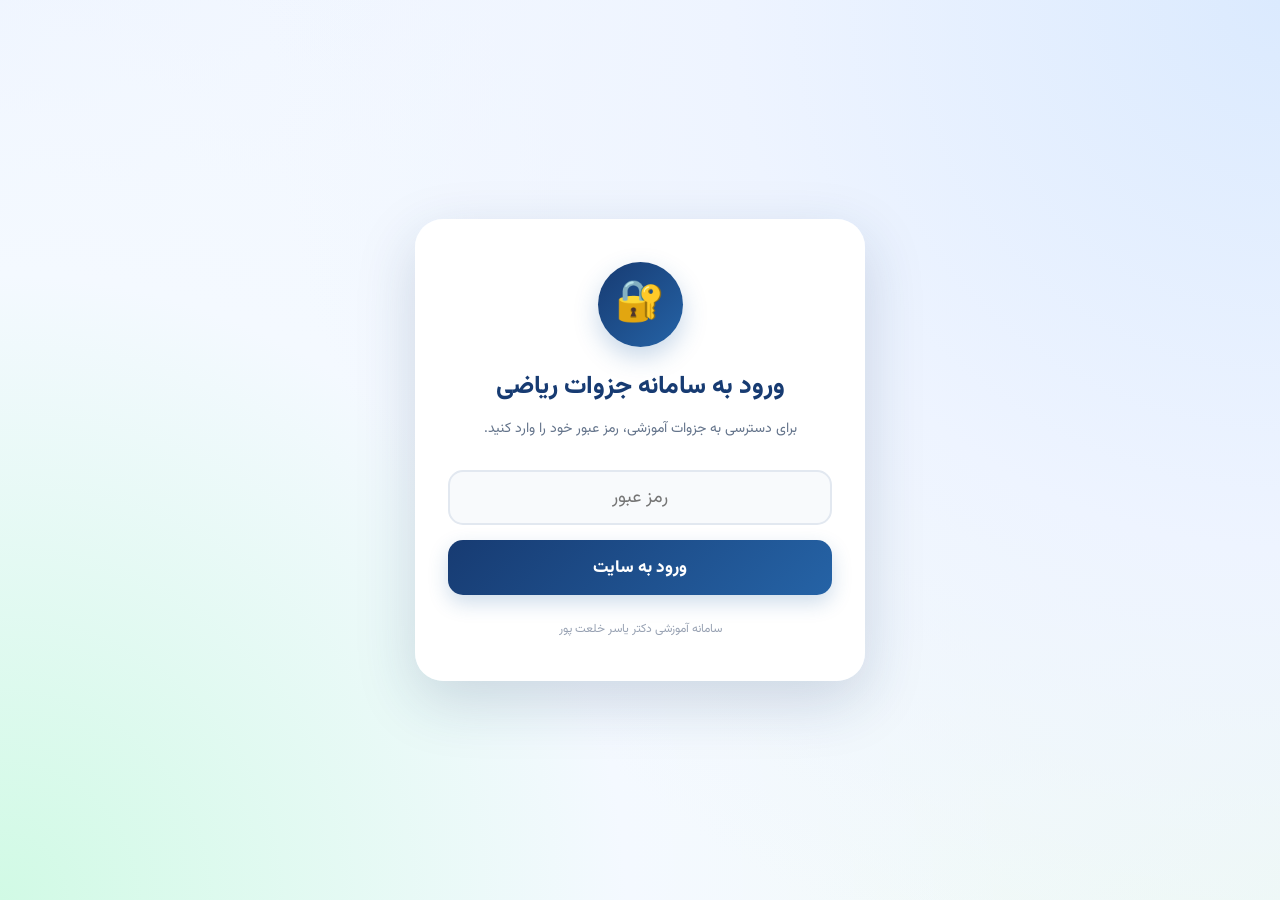
==== index.html @ 324d233e "Create index.html" ====
<!DOCTYPE html>
<html lang="fa" dir="rtl">

<head>

<meta charset="UTF-8">

<meta name="viewport"
      content="width=device-width, initial-scale=1.0">

<title>جزوات ریاضی | دکتر یاسر خلعت پور</title>

<style>

@import url('https://fonts.googleapis.com/css2?family=Vazirmatn:wght@400;500;600;700;800&display=swap');

*{
    box-sizing:border-box;
    margin:0;
    padding:0;
}

body{
    font-family:"Vazirmatn",Tahoma,sans-serif;
    background:
        linear-gradient(
            135deg,
            #eef4ff,
            #f8fbff,
            #eef9f4
        );
    color:#172033;
    min-height:100vh;
}


/* =====================================================
   صفحه ورود
===================================================== */

#loginPage{
    min-height:100vh;

    display:flex;
    justify-content:center;
    align-items:center;

    padding:20px;

    background:
        radial-gradient(
            circle at top right,
            #dbeafe 0,
            #eef4ff 35%,
            transparent 65%
        ),
        radial-gradient(
            circle at bottom left,
            #d1fae5 0,
            #f4f9ff 40%,
            transparent 65%
        );
}

.login-box{

    width:100%;
    max-width:450px;

    background:rgba(255,255,255,.97);

    border-radius:28px;

    padding:42px 32px;

    text-align:center;

    box-shadow:
        0 20px 60px
        rgba(30,60,100,.18);

    border:1px solid
        rgba(255,255,255,.8);
}

.login-icon{

    width:85px;
    height:85px;

    margin:0 auto 20px;

    border-radius:50%;

    display:flex;
    align-items:center;
    justify-content:center;

    background:
        linear-gradient(
            135deg,
            #173b72,
            #2563a6
        );

    color:white;

    font-size:40px;

    box-shadow:
        0 10px 25px
        rgba(37,99,166,.25);
}

.login-box h1{

    font-size:25px;
    font-weight:800;

    color:#173b72;

    margin-bottom:10px;
}

.login-box p{

    color:#64748b;

    font-size:14px;

    line-height:1.9;

    margin-bottom:28px;
}

.password-wrapper{
    margin-bottom:15px;
}

.password-wrapper input{

    width:100%;
    height:55px;

    border:
        2px solid #e2e8f0;

    border-radius:15px;

    padding:0 18px;

    font-family:inherit;

    font-size:18px;

    text-align:center;

    outline:none;

    background:#f8fafc;

    transition:.25s;
}

.password-wrapper input:focus{

    border-color:#2563a6;

    background:white;

    box-shadow:
        0 0 0 4px
        rgba(37,99,166,.10);
}

.login-btn{

    width:100%;
    height:55px;

    border:0;

    border-radius:15px;

    background:
        linear-gradient(
            135deg,
            #173b72,
            #2563a6
        );

    color:white;

    font-family:inherit;

    font-size:17px;

    font-weight:800;

    cursor:pointer;

    transition:.25s;

    box-shadow:
        0 8px 20px
        rgba(37,99,166,.22);
}

.login-btn:hover{

    transform:translateY(-2px);

    box-shadow:
        0 12px 25px
        rgba(37,99,166,.30);
}

.error-message{

    display:none;

    color:#b42318;

    background:#fff1f0;

    border:
        1px solid #fecdca;

    border-radius:12px;

    padding:10px;

    margin-top:15px;

    font-size:14px;
}

.login-footer{

    margin-top:25px;

    color:#98a2b3;

    font-size:12px;
}


/* =====================================================
   سایت اصلی
===================================================== */

#mainSite{
    display:none;
}


/* =====================================================
   HEADER
===================================================== */

header{

    background:
        linear-gradient(
            135deg,
            #173b72,
            #2563a6
        );

    color:white;

    text-align:center;

    padding:45px 20px;

    box-shadow:
        0 8px 30px
        rgba(0,0,0,.15);
}

header h1{

    font-size:
        clamp(26px,5vw,42px);

    font-weight:800;

    margin-bottom:10px;
}

header h2{

    font-size:
        clamp(18px,3vw,25px);

    margin-bottom:8px;
}

header p{

    opacity:.9;

    font-size:15px;
}


/* =====================================================
   CONTAINER
===================================================== */

.container{

    width:min(1150px,94%);

    margin:30px auto 60px;
}


/* =====================================================
   WELCOME
===================================================== */

.welcome{

    background:white;

    border-radius:22px;

    padding:25px;

    margin-bottom:25px;

    box-shadow:
        0 8px 30px
        rgba(0,0,0,.07);

    border-right:
        6px solid #2563a6;
}

.welcome h3{

    color:#173b72;

    margin-bottom:10px;

    font-size:22px;
}

.welcome p{

    line-height:2;

    color:#526070;
}


/* =====================================================
   SEARCH
===================================================== */

.search-box{

    margin-bottom:30px;
}

.search-box input{

    width:100%;

    border:none;

    outline:none;

    background:white;

    padding:17px 20px;

    border-radius:16px;

    box-shadow:
        0 6px 25px
        rgba(0,0,0,.08);

    font-family:inherit;

    font-size:16px;
}

.search-box input:focus{

    box-shadow:
        0 0 0 3px
        rgba(37,99,166,.15);
}


/* =====================================================
   SECTION
===================================================== */

.section{

    margin-bottom:25px;

    background:white;

    border-radius:22px;

    overflow:hidden;

    box-shadow:
        0 8px 30px
        rgba(0,0,0,.07);
}

.section-title{

    width:100%;

    border:none;

    cursor:pointer;

    padding:22px 25px;

    color:white;

    font-family:inherit;

    font-size:22px;

    font-weight:800;

    text-align:right;

    display:flex;

    justify-content:space-between;

    align-items:center;
}

.section-title span:last-child{

    font-size:20px;

    transition:.3s;
}

.section.open
.section-title span:last-child{

    transform:rotate(180deg);
}


/* =====================================================
   رنگ بخش‌ها
===================================================== */

.tenth .section-title{

    background:
        linear-gradient(
            135deg,
            #2563a6,
            #3287c9
        );
}

.eleventh .section-title{

    background:
        linear-gradient(
            135deg,
            #18815a,
            #2ca673
        );
}

.twelfth .section-title{

    background:
        linear-gradient(
            135deg,
            #7b4ca0,
            #a66ac7
        );
}

.final .section-title{

    background:
        linear-gradient(
            135deg,
            #c47a1a,
            #e2a43c
        );
}

.konkoor .section-title{

    background:
        linear-gradient(
            135deg,
            #a83232,
            #d55252
        );
}


/* =====================================================
   SECTION CONTENT
===================================================== */

.section-content{

    display:none;

    padding:20px;
}

.section.open
.section-content{

    display:block;
}


/* =====================================================
   CHAPTERS
===================================================== */

.chapters{

    display:grid;

    grid-template-columns:
        repeat(
            auto-fit,
            minmax(250px,1fr)
        );

    gap:18px;
}

.chapter{

    border:
        1px solid #e6ebf2;

    border-radius:18px;

    overflow:hidden;

    background:#fbfdff;

    transition:.25s;
}

.chapter:hover{

    transform:translateY(-3px);

    box-shadow:
        0 8px 25px
        rgba(0,0,0,.08);
}

.chapter-title{

    padding:17px;

    font-size:18px;

    font-weight:800;

    color:#20344f;

    background:#f1f6fb;

    border-bottom:
        1px solid #e5eaf0;
}


/* =====================================================
   لیست جزوات آنلاین
===================================================== */

.online-list{

    padding:12px;
}

.online-card{

    display:flex;

    align-items:center;

    justify-content:space-between;

    gap:10px;

    background:white;

    border:
        1px solid #e9edf2;

    padding:12px;

    border-radius:12px;

    margin-bottom:9px;

    transition:.2s;
}

.online-card:hover{

    box-shadow:
        0 5px 15px
        rgba(0,0,0,.07);

    transform:translateY(-1px);
}

.online-card:last-child{

    margin-bottom:0;
}

.online-name{

    display:flex;

    align-items:center;

    gap:8px;

    font-size:14px;

    font-weight:600;

    color:#344054;
}

.online-icon{

    font-size:22px;
}

.view-btn{

    text-decoration:none;

    background:#2563a6;

    color:white;

    padding:7px 13px;

    border-radius:9px;

    font-size:13px;

    font-weight:700;

    white-space:nowrap;

    transition:.2s;
}

.view-btn:hover{

    opacity:.85;

    transform:translateY(-1px);
}

.empty{

    text-align:center;

    padding:18px;

    color:#98a2b3;

    font-size:14px;
}


/* =====================================================
   FOOTER
===================================================== */

footer{

    background:#152238;

    color:white;

    text-align:center;

    padding:35px 20px;

    line-height:2;
}

footer a{

    color:#8bc4ff;

    text-decoration:none;
}

footer a:hover{

    text-decoration:underline;
}


/* =====================================================
   ERROR
===================================================== */

.error{

    background:#fff1f0;

    color:#b42318;

    padding:15px;

    border-radius:12px;

    margin:10px 0;

    font-size:14px;
}


/* =====================================================
   LOGOUT
===================================================== */

.logout-area{

    text-align:center;

    margin:35px 0 10px;
}

.logout-btn{

    border:none;

    background:#d64545;

    color:white;

    padding:11px 25px;

    border-radius:12px;

    cursor:pointer;

    font-family:inherit;

    font-size:14px;

    font-weight:700;

    transition:.2s;
}

.logout-btn:hover{

    background:#b83232;

    transform:translateY(-2px);
}


/* =====================================================
   MOBILE
===================================================== */

@media(max-width:600px){

    header{

        padding:32px 15px;
    }

    .container{

        width:95%;

        margin-top:20px;
    }

    .section-title{

        padding:18px;

        font-size:18px;
    }

    .section-content{

        padding:12px;
    }

    .chapters{

        grid-template-columns:1fr;
    }

    .online-card{

        align-items:center;
    }

    .login-box{

        padding:32px 20px;
    }
}

</style>

</head>


<body>


<!-- =====================================================
     صفحه ورود
===================================================== -->

<div id="loginPage">

    <div class="login-box">

        <div class="login-icon">
            🔐
        </div>

        <h1>
            ورود به سامانه جزوات ریاضی
        </h1>

        <p>
            برای دسترسی به جزوات آموزشی،
            رمز عبور خود را وارد کنید.
        </p>

        <form id="loginForm">

            <div class="password-wrapper">

                <input
                    type="password"
                    id="passwordInput"
                    placeholder="رمز عبور"
                    autocomplete="off"
                >

            </div>

            <button
                class="login-btn"
                type="submit"
            >
                ورود به سایت
            </button>

            <div
                id="errorMessage"
                class="error-message"
            >
                رمز عبور نادرست است.
            </div>

        </form>

        <div class="login-footer">
            سامانه آموزشی دکتر یاسر خلعت پور
        </div>

    </div>

</div>


<!-- =====================================================
     سایت اصلی
===================================================== -->

<div id="mainSite">


<!-- =====================================================
     HEADER
===================================================== -->

<header>

    <h1>
        📚 جزوات ریاضی
    </h1>

    <h2>
        دکتر یاسر خلعت پور
    </h2>

    <p>
        آموزش، حل تشریحی و آمادگی امتحانات نهایی و کنکور
    </p>

</header>


<div class="container">


<!-- =====================================================
     WELCOME
===================================================== -->

<div class="welcome">

    <h3>
        🎓 به سایت آموزشی خوش آمدید
    </h3>

    <p>
        در این سایت می‌توانید جزوات آنلاین ریاضی پایه‌های
        دهم، یازدهم و دوازدهم را مطالعه کنید.
        همچنین جزوات ویژه امتحان نهایی و کنکور نیز
        در دسترس شما قرار دارد.
    </p>

</div>


<!-- =====================================================
     SEARCH
===================================================== -->

<div class="search-box">

    <input
        type="text"
        id="searchInput"
        placeholder="🔎 جستجو در جزوات..."
    >

</div>


<!-- =====================================================
     ریاضی دهم
===================================================== -->

<section class="section tenth open">

    <button
        class="section-title"
        onclick="toggleSection(this)"
    >

        <span>
            📘 ریاضی دهم
        </span>

        <span>
            ⌄
        </span>

    </button>


    <div class="section-content">

        <div class="chapters">


            <div class="chapter">

                <div class="chapter-title">
                    فصل اول
                </div>

                <div
                    class="online-list"
                    data-folder="tenth/chapter1"
                ></div>

            </div>


            <div class="chapter">

                <div class="chapter-title">
                    فصل دوم
                </div>

                <div
                    class="online-list"
                    data-folder="tenth/chapter2"
                ></div>

            </div>


            <div class="chapter">

                <div class="chapter-title">
                    فصل سوم
                </div>

                <div
                    class="online-list"
                    data-folder="tenth/chapter3"
                ></div>

            </div>


            <div class="chapter">

                <div class="chapter-title">
                    فصل چهارم
                </div>

                <div
                    class="online-list"
                    data-folder="tenth/chapter4"
                ></div>

            </div>


            <div class="chapter">

                <div class="chapter-title">
                    فصل پنجم
                </div>

                <div
                    class="online-list"
                    data-folder="tenth/chapter5"
                ></div>

            </div>


            <div class="chapter">

                <div class="chapter-title">
                    فصل ششم
                </div>

                <div
                    class="online-list"
                    data-folder="tenth/chapter6"
                ></div>

            </div>


            <div class="chapter">

                <div class="chapter-title">
                    فصل هفتم
                </div>

                <div
                    class="online-list"
                    data-folder="tenth/chapter7"
                ></div>

            </div>


        </div>

    </div>

</section>


<!-- =====================================================
     ریاضی یازدهم
===================================================== -->

<section class="section eleventh">

    <button
        class="section-title"
        onclick="toggleSection(this)"
    >

        <span>
            📗 ریاضی یازدهم
        </span>

        <span>
            ⌄
        </span>

    </button>


    <div class="section-content">

        <div class="chapters">


            <div class="chapter">

                <div class="chapter-title">
                    فصل اول
                </div>

                <div
                    class="online-list"
                    data-folder="eleventh/chapter1"
                ></div>

            </div>


            <div class="chapter">

                <div class="chapter-title">
                    فصل دوم
                </div>

                <div
                    class="online-list"
                    data-folder="eleventh/chapter2"
                ></div>

            </div>


            <div class="chapter">

                <div class="chapter-title">
                    فصل سوم
                </div>

                <div
                    class="online-list"
                    data-folder="eleventh/chapter3"
                ></div>

            </div>


            <div class="chapter">

                <div class="chapter-title">
                    فصل چهارم
                </div>

                <div
                    class="online-list"
                    data-folder="eleventh/chapter4"
                ></div>

            </div>


            <div class="chapter">

                <div class="chapter-title">
                    فصل پنجم
                </div>

                <div
                    class="online-list"
                    data-folder="eleventh/chapter5"
                ></div>

            </div>


            <div class="chapter">

                <div class="chapter-title">
                    فصل ششم
                </div>

                <div
                    class="online-list"
                    data-folder="eleventh/chapter6"
                ></div>

            </div>


            <div class="chapter">

                <div class="chapter-title">
                    فصل هفتم
                </div>

                <div
                    class="online-list"
                    data-folder="eleventh/chapter7"
                ></div>

            </div>


        </div>

    </div>

</section>


<!-- =====================================================
     ریاضی دوازدهم
===================================================== -->

<section class="section twelfth">

    <button
        class="section-title"
        onclick="toggleSection(this)"
    >

        <span>
            📕 ریاضی دوازدهم
        </span>

        <span>
            ⌄
        </span>

    </button>


    <div class="section-content">

        <div class="chapters">


            <div class="chapter">

                <div class="chapter-title">
                    فصل اول
                </div>

                <div
                    class="online-list"
                    data-folder="twelfth/chapter1"
                ></div>

            </div>


            <div class="chapter">

                <div class="chapter-title">
                    فصل دوم
                </div>

                <div
                    class="online-list"
                    data-folder="twelfth/chapter2"
                ></div>

            </div>


            <div class="chapter">

                <div class="chapter-title">
                    فصل سوم
                </div>

                <div
                    class="online-list"
                    data-folder="twelfth/chapter3"
                ></div>

            </div>


            <div class="chapter">

                <div class="chapter-title">
                    فصل چهارم
                </div>

                <div
                    class="online-list"
                    data-folder="twelfth/chapter4"
                ></div>

            </div>


            <div class="chapter">

                <div class="chapter-title">
                    فصل پنجم
                </div>

                <div
                    class="online-list"
                    data-folder="twelfth/chapter5"
                ></div>

            </div>


            <div class="chapter">

                <div class="chapter-title">
                    فصل ششم
                </div>

                <div
                    class="online-list"
                    data-folder="twelfth/chapter6"
                ></div>

            </div>


            <div class="chapter">

                <div class="chapter-title">
                    فصل هفتم
                </div>

                <div
                    class="online-list"
                    data-folder="twelfth/chapter7"
                ></div>

            </div>


        </div>

    </div>

</section>


<!-- =====================================================
     امتحان نهایی
===================================================== -->

<section class="section final">

    <button
        class="section-title"
        onclick="toggleSection(this)"
    >

        <span>
            📝 امتحان نهایی
        </span>

        <span>
            ⌄
        </span>

    </button>


    <div class="section-content">

        <div class="chapters">

            <div class="chapter">

                <div class="chapter-title">
                    جزوات امتحان نهایی
                </div>

                <div
                    class="online-list"
                    data-folder="final"
                ></div>

            </div>

        </div>

    </div>

</section>


<!-- =====================================================
     کنکور
===================================================== -->

<section class="section konkoor">

    <button
        class="section-title"
        onclick="toggleSection(this)"
    >

        <span>
            🎯 کنکور
        </span>

        <span>
            ⌄
        </span>

    </button>


    <div class="section-content">

        <div class="chapters">

            <div class="chapter">

                <div class="chapter-title">
                    جزوات کنکور
                </div>

                <div
                    class="online-list"
                    data-folder="konkoor"
                ></div>

            </div>

        </div>

    </div>

</section>


<!-- =====================================================
     خروج
===================================================== -->

<div class="logout-area">

    <button
        class="logout-btn"
        onclick="logout()"
    >
        🔒 خروج از سایت
    </button>

</div>


</div>


<!-- =====================================================
     FOOTER
===================================================== -->

<footer>

    <div>
        © تمامی حقوق محفوظ است
    </div>

    <div>
        دکتر یاسر خلعت پور
    </div>

    <div>

        📧

        <a
            href="mailto:yaserkhalatpour@gmail.com"
        >
            yaserkhalatpour@gmail.com
        </a>

    </div>

</footer>


</div>


<script>


/* =====================================================
   رمز ورود
===================================================== */

const SITE_PASSWORD =
    "1214";


/* =====================================================
   نمایش سایت بعد از ورود
===================================================== */

function showMainSite(){

    document
        .getElementById("loginPage")
        .style.display = "none";

    document
        .getElementById("mainSite")
        .style.display = "block";

    startSite();
}


/* =====================================================
   ورود
===================================================== */

document
    .getElementById("loginForm")
    .addEventListener(
        "submit",
        function(event){

            event.preventDefault();

            const password =
                document
                .getElementById("passwordInput")
                .value;

            const error =
                document
                .getElementById("errorMessage");


            if(password === SITE_PASSWORD){

                sessionStorage.setItem(
                    "mathSiteLogin",
                    "true"
                );

                showMainSite();

            }

            else{

                error.style.display =
                    "block";

                document
                    .getElementById("passwordInput")
                    .value = "";

                document
                    .getElementById("passwordInput")
                    .focus();

            }

        }
    );


/* =====================================================
   بررسی ورود قبلی
===================================================== */

if(
    sessionStorage.getItem(
        "mathSiteLogin"
    ) === "true"
){

    showMainSite();

}


/* =====================================================
   خروج
===================================================== */

function logout(){

    sessionStorage.removeItem(
        "mathSiteLogin"
    );

    location.reload();
}


/* =====================================================
   تنظیمات
===================================================== */

const BASE_URL =
    "./";


/* =====================================================
   باز و بسته کردن بخش‌ها
===================================================== */

function toggleSection(button){

    const section =
        button.closest(".section");

    section.classList.toggle("open");
}


/* =====================================================
   ساخت مسیر صفحه HTML جزوه
===================================================== */

function createHTMLPath(
    folder,
    file
){

    return (
        BASE_URL +
        folder +
        "/" +
        file
            .split("/")
            .map(
                part =>
                encodeURIComponent(part)
            )
            .join("/")
    );

}


/* =====================================================
   خواندن فایل JSON
===================================================== */

async function loadJSON(){

    const response =
        await fetch(
            "./files.json?version=" +
            Date.now(),
            {
                cache:"no-store"
            }
        );


    if(!response.ok){

        throw new Error(
            "فایل files.json پیدا نشد."
        );

    }


    return await response.json();

}


/* =====================================================
   دریافت فایل‌های یک پوشه
===================================================== */

function getFilesFromJSON(
    data,
    folder
){

    const parts =
        folder.split("/");

    let current =
        data;


    for(
        const part of parts
    ){

        if(
            current === undefined ||
            current === null
        ){

            return [];

        }


        current =
            current[part];

    }


    if(
        !Array.isArray(current)
    ){

        return [];

    }


    return current;

}


/* =====================================================
   نمایش جزوات آنلاین
===================================================== */

function showOnlineLessons(
    element,
    files
){

    element.innerHTML =
        "";


    if(
        !files ||
        files.length === 0
    ){

        element.innerHTML =
            '<div class="empty">' +
            'هنوز جزوه‌ای در این بخش قرار نگرفته است.' +
            '</div>';

        return;

    }


    files.forEach(
        (file,index)=>{


            const card =
                document.createElement(
                    "div"
                );


            card.className =
                "online-card";


            /*
               نام واقعی فایل فقط برای جستجو
               استفاده می‌شود و به کاربر نمایش داده نمی‌شود.
            */

            card.dataset.search =
                (
                    "جزوه " +
                    (index + 1) +
                    " " +
                    String(file)
                ).toLowerCase();


            const name =
                document.createElement(
                    "div"
                );


            name.className =
                "online-name";


            name.innerHTML =
                '<span class="online-icon">📘</span>' +
                '<span>جزوه ' +
                (index + 1) +
                '</span>';


            const link =
                document.createElement(
                    "a"
                );


            link.className =
                "view-btn";


            link.href =
                createHTMLPath(
                    element.dataset.folder,
                    String(file)
                );


            link.target =
                "_blank";


            link.rel =
                "noopener";


            link.textContent =
                "مشاهده";


            card.appendChild(
                name
            );


            card.appendChild(
                link
            );


            element.appendChild(
                card
            );

        }
    );

}


/* =====================================================
   شروع سایت
===================================================== */

async function startSite(){

    try{

        const data =
            await loadJSON();


        const lists =
            document.querySelectorAll(
                ".online-list"
            );


        lists.forEach(
            element=>{


                const folder =
                    element.dataset.folder;


                const files =
                    getFilesFromJSON(
                        data,
                        folder
                    );


                showOnlineLessons(
                    element,
                    files
                );

            }
        );


    }

    catch(error){

        console.error(error);


        document
            .querySelectorAll(
                ".online-list"
            )
            .forEach(
                element=>{


                    element.innerHTML =
                        '<div class="error">' +
                        '⚠️ فایل files.json قابل دریافت نیست.' +
                        '<br><br>' +
                        'لطفاً مطمئن شوید فایل files.json ' +
                        'در کنار index.html قرار دارد.' +
                        '</div>';

                }
            );

    }

}


/* =====================================================
   جستجو
===================================================== */

document
    .getElementById(
        "searchInput"
    )
    .addEventListener(
        "input",
        function(){

            const text =
                this.value
                .trim()
                .toLowerCase();


            document
                .querySelectorAll(
                    ".online-card"
                )
                .forEach(
                    card=>{


                        const searchText =
                            card.dataset.search ||
                            "";


                        if(
                            text === "" ||
                            searchText.includes(text)
                        ){

                            card.style.display =
                                "flex";

                        }

                        else{

                            card.style.display =
                                "none";

                        }

                    }
                );

        }
    );


</script>


</body>

</html>
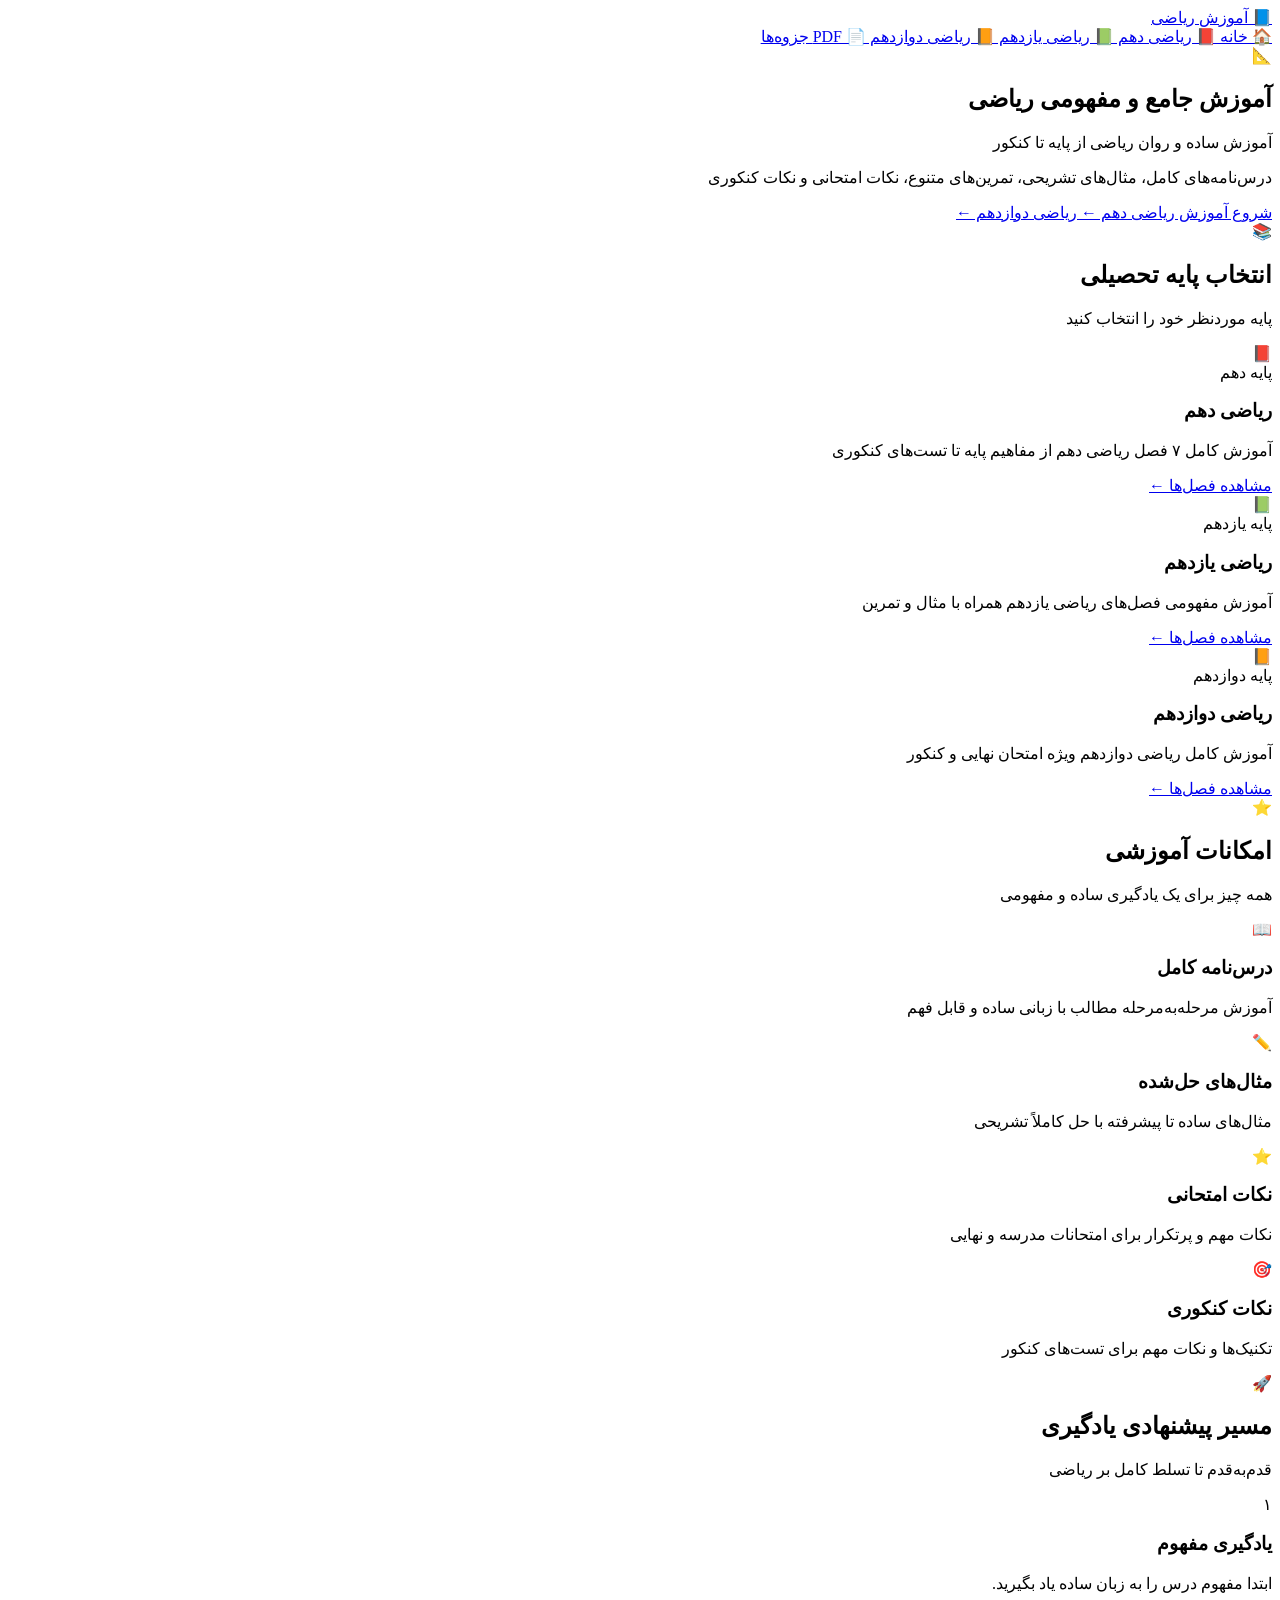
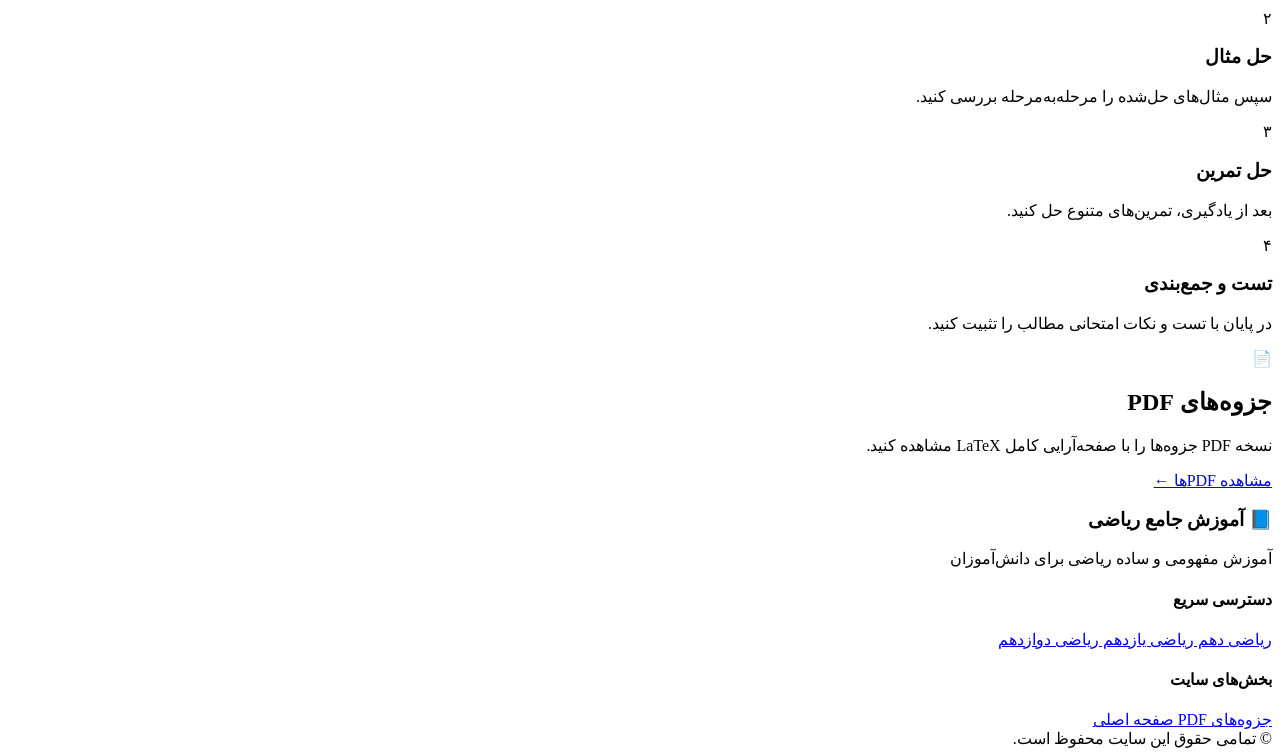
==== commit a85fc582: "Create index.html" ====
--- a/index.html
+++ b/index.html
@@ -3,834 +3,22 @@
 
 <head>
 
-<meta charset="UTF-8">
-
-<meta name="viewport"
-      content="width=device-width, initial-scale=1.0">
-
-<title>جزوات ریاضی | دکتر یاسر خلعت پور</title>
-
-<style>
-
-@import url('https://fonts.googleapis.com/css2?family=Vazirmatn:wght@400;500;600;700;800&display=swap');
-
-*{
-    box-sizing:border-box;
-    margin:0;
-    padding:0;
-}
-
-body{
-    font-family:"Vazirmatn",Tahoma,sans-serif;
-    background:
-        linear-gradient(
-            135deg,
-            #eef4ff,
-            #f8fbff,
-            #eef9f4
-        );
-    color:#172033;
-    min-height:100vh;
-}
-
-
-/* =====================================================
-   صفحه ورود
-===================================================== */
-
-#loginPage{
-    min-height:100vh;
-
-    display:flex;
-    justify-content:center;
-    align-items:center;
-
-    padding:20px;
-
-    background:
-        radial-gradient(
-            circle at top right,
-            #dbeafe 0,
-            #eef4ff 35%,
-            transparent 65%
-        ),
-        radial-gradient(
-            circle at bottom left,
-            #d1fae5 0,
-            #f4f9ff 40%,
-            transparent 65%
-        );
-}
-
-.login-box{
-
-    width:100%;
-    max-width:450px;
-
-    background:rgba(255,255,255,.97);
-
-    border-radius:28px;
-
-    padding:42px 32px;
-
-    text-align:center;
-
-    box-shadow:
-        0 20px 60px
-        rgba(30,60,100,.18);
-
-    border:1px solid
-        rgba(255,255,255,.8);
-}
-
-.login-icon{
-
-    width:85px;
-    height:85px;
-
-    margin:0 auto 20px;
-
-    border-radius:50%;
-
-    display:flex;
-    align-items:center;
-    justify-content:center;
-
-    background:
-        linear-gradient(
-            135deg,
-            #173b72,
-            #2563a6
-        );
-
-    color:white;
-
-    font-size:40px;
-
-    box-shadow:
-        0 10px 25px
-        rgba(37,99,166,.25);
-}
-
-.login-box h1{
-
-    font-size:25px;
-    font-weight:800;
-
-    color:#173b72;
-
-    margin-bottom:10px;
-}
-
-.login-box p{
-
-    color:#64748b;
-
-    font-size:14px;
-
-    line-height:1.9;
-
-    margin-bottom:28px;
-}
-
-.password-wrapper{
-    margin-bottom:15px;
-}
-
-.password-wrapper input{
-
-    width:100%;
-    height:55px;
-
-    border:
-        2px solid #e2e8f0;
-
-    border-radius:15px;
-
-    padding:0 18px;
-
-    font-family:inherit;
-
-    font-size:18px;
-
-    text-align:center;
-
-    outline:none;
-
-    background:#f8fafc;
-
-    transition:.25s;
-}
-
-.password-wrapper input:focus{
-
-    border-color:#2563a6;
-
-    background:white;
-
-    box-shadow:
-        0 0 0 4px
-        rgba(37,99,166,.10);
-}
-
-.login-btn{
-
-    width:100%;
-    height:55px;
-
-    border:0;
-
-    border-radius:15px;
-
-    background:
-        linear-gradient(
-            135deg,
-            #173b72,
-            #2563a6
-        );
-
-    color:white;
-
-    font-family:inherit;
-
-    font-size:17px;
-
-    font-weight:800;
-
-    cursor:pointer;
-
-    transition:.25s;
-
-    box-shadow:
-        0 8px 20px
-        rgba(37,99,166,.22);
-}
-
-.login-btn:hover{
-
-    transform:translateY(-2px);
-
-    box-shadow:
-        0 12px 25px
-        rgba(37,99,166,.30);
-}
-
-.error-message{
-
-    display:none;
-
-    color:#b42318;
-
-    background:#fff1f0;
-
-    border:
-        1px solid #fecdca;
-
-    border-radius:12px;
-
-    padding:10px;
-
-    margin-top:15px;
-
-    font-size:14px;
-}
-
-.login-footer{
-
-    margin-top:25px;
-
-    color:#98a2b3;
-
-    font-size:12px;
-}
-
-
-/* =====================================================
-   سایت اصلی
-===================================================== */
-
-#mainSite{
-    display:none;
-}
-
-
-/* =====================================================
-   HEADER
-===================================================== */
-
-header{
-
-    background:
-        linear-gradient(
-            135deg,
-            #173b72,
-            #2563a6
-        );
-
-    color:white;
-
-    text-align:center;
-
-    padding:45px 20px;
-
-    box-shadow:
-        0 8px 30px
-        rgba(0,0,0,.15);
-}
-
-header h1{
-
-    font-size:
-        clamp(26px,5vw,42px);
-
-    font-weight:800;
-
-    margin-bottom:10px;
-}
-
-header h2{
-
-    font-size:
-        clamp(18px,3vw,25px);
-
-    margin-bottom:8px;
-}
-
-header p{
-
-    opacity:.9;
-
-    font-size:15px;
-}
-
-
-/* =====================================================
-   CONTAINER
-===================================================== */
-
-.container{
-
-    width:min(1150px,94%);
-
-    margin:30px auto 60px;
-}
-
-
-/* =====================================================
-   WELCOME
-===================================================== */
-
-.welcome{
-
-    background:white;
-
-    border-radius:22px;
-
-    padding:25px;
-
-    margin-bottom:25px;
-
-    box-shadow:
-        0 8px 30px
-        rgba(0,0,0,.07);
-
-    border-right:
-        6px solid #2563a6;
-}
-
-.welcome h3{
-
-    color:#173b72;
-
-    margin-bottom:10px;
-
-    font-size:22px;
-}
-
-.welcome p{
-
-    line-height:2;
-
-    color:#526070;
-}
-
-
-/* =====================================================
-   SEARCH
-===================================================== */
-
-.search-box{
-
-    margin-bottom:30px;
-}
-
-.search-box input{
-
-    width:100%;
-
-    border:none;
-
-    outline:none;
-
-    background:white;
-
-    padding:17px 20px;
-
-    border-radius:16px;
-
-    box-shadow:
-        0 6px 25px
-        rgba(0,0,0,.08);
-
-    font-family:inherit;
-
-    font-size:16px;
-}
-
-.search-box input:focus{
-
-    box-shadow:
-        0 0 0 3px
-        rgba(37,99,166,.15);
-}
-
-
-/* =====================================================
-   SECTION
-===================================================== */
-
-.section{
-
-    margin-bottom:25px;
-
-    background:white;
-
-    border-radius:22px;
-
-    overflow:hidden;
-
-    box-shadow:
-        0 8px 30px
-        rgba(0,0,0,.07);
-}
-
-.section-title{
-
-    width:100%;
-
-    border:none;
-
-    cursor:pointer;
-
-    padding:22px 25px;
-
-    color:white;
-
-    font-family:inherit;
-
-    font-size:22px;
-
-    font-weight:800;
-
-    text-align:right;
-
-    display:flex;
-
-    justify-content:space-between;
-
-    align-items:center;
-}
-
-.section-title span:last-child{
-
-    font-size:20px;
-
-    transition:.3s;
-}
-
-.section.open
-.section-title span:last-child{
-
-    transform:rotate(180deg);
-}
-
-
-/* =====================================================
-   رنگ بخش‌ها
-===================================================== */
-
-.tenth .section-title{
-
-    background:
-        linear-gradient(
-            135deg,
-            #2563a6,
-            #3287c9
-        );
-}
-
-.eleventh .section-title{
-
-    background:
-        linear-gradient(
-            135deg,
-            #18815a,
-            #2ca673
-        );
-}
-
-.twelfth .section-title{
-
-    background:
-        linear-gradient(
-            135deg,
-            #7b4ca0,
-            #a66ac7
-        );
-}
-
-.final .section-title{
-
-    background:
-        linear-gradient(
-            135deg,
-            #c47a1a,
-            #e2a43c
-        );
-}
-
-.konkoor .section-title{
-
-    background:
-        linear-gradient(
-            135deg,
-            #a83232,
-            #d55252
-        );
-}
-
-
-/* =====================================================
-   SECTION CONTENT
-===================================================== */
-
-.section-content{
-
-    display:none;
-
-    padding:20px;
-}
-
-.section.open
-.section-content{
-
-    display:block;
-}
-
-
-/* =====================================================
-   CHAPTERS
-===================================================== */
-
-.chapters{
-
-    display:grid;
-
-    grid-template-columns:
-        repeat(
-            auto-fit,
-            minmax(250px,1fr)
-        );
-
-    gap:18px;
-}
-
-.chapter{
-
-    border:
-        1px solid #e6ebf2;
-
-    border-radius:18px;
-
-    overflow:hidden;
-
-    background:#fbfdff;
-
-    transition:.25s;
-}
-
-.chapter:hover{
-
-    transform:translateY(-3px);
-
-    box-shadow:
-        0 8px 25px
-        rgba(0,0,0,.08);
-}
-
-.chapter-title{
-
-    padding:17px;
-
-    font-size:18px;
-
-    font-weight:800;
-
-    color:#20344f;
-
-    background:#f1f6fb;
-
-    border-bottom:
-        1px solid #e5eaf0;
-}
-
-
-/* =====================================================
-   لیست جزوات آنلاین
-===================================================== */
-
-.online-list{
-
-    padding:12px;
-}
-
-.online-card{
-
-    display:flex;
-
-    align-items:center;
-
-    justify-content:space-between;
-
-    gap:10px;
-
-    background:white;
-
-    border:
-        1px solid #e9edf2;
-
-    padding:12px;
-
-    border-radius:12px;
-
-    margin-bottom:9px;
-
-    transition:.2s;
-}
-
-.online-card:hover{
-
-    box-shadow:
-        0 5px 15px
-        rgba(0,0,0,.07);
-
-    transform:translateY(-1px);
-}
-
-.online-card:last-child{
-
-    margin-bottom:0;
-}
-
-.online-name{
-
-    display:flex;
-
-    align-items:center;
-
-    gap:8px;
-
-    font-size:14px;
-
-    font-weight:600;
-
-    color:#344054;
-}
-
-.online-icon{
-
-    font-size:22px;
-}
-
-.view-btn{
-
-    text-decoration:none;
-
-    background:#2563a6;
-
-    color:white;
-
-    padding:7px 13px;
-
-    border-radius:9px;
-
-    font-size:13px;
-
-    font-weight:700;
-
-    white-space:nowrap;
-
-    transition:.2s;
-}
-
-.view-btn:hover{
-
-    opacity:.85;
-
-    transform:translateY(-1px);
-}
-
-.empty{
-
-    text-align:center;
-
-    padding:18px;
-
-    color:#98a2b3;
-
-    font-size:14px;
-}
-
-
-/* =====================================================
-   FOOTER
-===================================================== */
-
-footer{
-
-    background:#152238;
-
-    color:white;
-
-    text-align:center;
-
-    padding:35px 20px;
-
-    line-height:2;
-}
-
-footer a{
-
-    color:#8bc4ff;
-
-    text-decoration:none;
-}
-
-footer a:hover{
-
-    text-decoration:underline;
-}
-
-
-/* =====================================================
-   ERROR
-===================================================== */
-
-.error{
-
-    background:#fff1f0;
-
-    color:#b42318;
-
-    padding:15px;
-
-    border-radius:12px;
-
-    margin:10px 0;
-
-    font-size:14px;
-}
-
-
-/* =====================================================
-   LOGOUT
-===================================================== */
-
-.logout-area{
-
-    text-align:center;
-
-    margin:35px 0 10px;
-}
-
-.logout-btn{
-
-    border:none;
-
-    background:#d64545;
-
-    color:white;
-
-    padding:11px 25px;
-
-    border-radius:12px;
-
-    cursor:pointer;
-
-    font-family:inherit;
-
-    font-size:14px;
-
-    font-weight:700;
-
-    transition:.2s;
-}
-
-.logout-btn:hover{
-
-    background:#b83232;
-
-    transform:translateY(-2px);
-}
-
-
-/* =====================================================
-   MOBILE
-===================================================== */
-
-@media(max-width:600px){
-
-    header{
-
-        padding:32px 15px;
-    }
-
-    .container{
-
-        width:95%;
-
-        margin-top:20px;
-    }
-
-    .section-title{
-
-        padding:18px;
-
-        font-size:18px;
-    }
-
-    .section-content{
-
-        padding:12px;
-    }
-
-    .chapters{
-
-        grid-template-columns:1fr;
-    }
-
-    .online-card{
-
-        align-items:center;
-    }
-
-    .login-box{
-
-        padding:32px 20px;
-    }
-}
-
-</style>
+    <meta charset="UTF-8">
+
+    <meta name="viewport"
+          content="width=device-width, initial-scale=1.0">
+
+    <title>آموزش جامع ریاضی</title>
+
+    <!-- فونت وزیرمتن -->
+    <link rel="preconnect" href="https://fonts.googleapis.com">
+    <link rel="preconnect" href="https://fonts.gstatic.com" crossorigin>
+
+    <link href="https://fonts.googleapis.com/css2?family=Vazirmatn:wght@400;500;600;700;800&display=swap"
+          rel="stylesheet">
+
+    <!-- فایل طراحی سایت -->
+    <link rel="stylesheet" href="css/style.css">
 
 </head>
 
@@ -839,1158 +27,576 @@
 
 
 <!-- =====================================================
-     صفحه ورود
-===================================================== -->
-
-<div id="loginPage">
-
-    <div class="login-box">
-
-        <div class="login-icon">
-            🔐
-        </div>
+     منوی بالای سایت
+===================================================== -->
+
+<header class="navbar">
+
+    <div class="nav-container">
+
+        <a href="index.html" class="logo">
+            📘 آموزش ریاضی
+        </a>
+
+
+        <nav class="nav-menu">
+
+            <a href="index.html">
+                🏠 خانه
+            </a>
+
+            <a href="d10/index.html">
+                📕 ریاضی دهم
+            </a>
+
+            <a href="d11/index.html">
+                📗 ریاضی یازدهم
+            </a>
+
+            <a href="d12/index.html">
+                📙 ریاضی دوازدهم
+            </a>
+
+            <a href="pdf/index.html">
+                📄 PDF جزوه‌ها
+            </a>
+
+        </nav>
+
+    </div>
+
+</header>
+
+
+
+<!-- =====================================================
+     بخش اصلی
+===================================================== -->
+
+<main>
+
+
+<!-- =====================================================
+     معرفی سایت
+===================================================== -->
+
+<section class="hero">
+
+    <div class="hero-content">
+
+        <div class="hero-icon">
+            📐
+        </div>
+
 
         <h1>
-            ورود به سامانه جزوات ریاضی
+            آموزش جامع و مفهومی ریاضی
         </h1>
 
+
         <p>
-            برای دسترسی به جزوات آموزشی،
-            رمز عبور خود را وارد کنید.
+            آموزش ساده و روان ریاضی از پایه تا کنکور
         </p>
 
-        <form id="loginForm">
-
-            <div class="password-wrapper">
-
-                <input
-                    type="password"
-                    id="passwordInput"
-                    placeholder="رمز عبور"
-                    autocomplete="off"
-                >
-
-            </div>
-
-            <button
-                class="login-btn"
-                type="submit"
-            >
-                ورود به سایت
-            </button>
-
-            <div
-                id="errorMessage"
-                class="error-message"
-            >
-                رمز عبور نادرست است.
-            </div>
-
-        </form>
-
-        <div class="login-footer">
-            سامانه آموزشی دکتر یاسر خلعت پور
-        </div>
-
-    </div>
-
-</div>
-
-
-<!-- =====================================================
-     سایت اصلی
-===================================================== -->
-
-<div id="mainSite">
-
-
-<!-- =====================================================
-     HEADER
-===================================================== -->
-
-<header>
-
-    <h1>
-        📚 جزوات ریاضی
-    </h1>
-
-    <h2>
-        دکتر یاسر خلعت پور
-    </h2>
-
-    <p>
-        آموزش، حل تشریحی و آمادگی امتحانات نهایی و کنکور
-    </p>
-
-</header>
-
-
-<div class="container">
-
-
-<!-- =====================================================
-     WELCOME
-===================================================== -->
-
-<div class="welcome">
-
-    <h3>
-        🎓 به سایت آموزشی خوش آمدید
-    </h3>
-
-    <p>
-        در این سایت می‌توانید جزوات آنلاین ریاضی پایه‌های
-        دهم، یازدهم و دوازدهم را مطالعه کنید.
-        همچنین جزوات ویژه امتحان نهایی و کنکور نیز
-        در دسترس شما قرار دارد.
-    </p>
-
-</div>
-
-
-<!-- =====================================================
-     SEARCH
-===================================================== -->
-
-<div class="search-box">
-
-    <input
-        type="text"
-        id="searchInput"
-        placeholder="🔎 جستجو در جزوات..."
-    >
-
-</div>
-
-
-<!-- =====================================================
-     ریاضی دهم
-===================================================== -->
-
-<section class="section tenth open">
-
-    <button
-        class="section-title"
-        onclick="toggleSection(this)"
-    >
+
+        <p class="hero-description">
+
+            درس‌نامه‌های کامل، مثال‌های تشریحی،
+            تمرین‌های متنوع، نکات امتحانی و
+            نکات کنکوری
+
+        </p>
+
+
+        <div class="hero-buttons">
+
+            <a href="d10/index.html"
+               class="btn btn-primary">
+
+                شروع آموزش ریاضی دهم
+                ←
+
+            </a>
+
+
+            <a href="d12/index.html"
+               class="btn btn-secondary">
+
+                ریاضی دوازدهم
+                ←
+
+            </a>
+
+        </div>
+
+    </div>
+
+</section>
+
+
+
+<!-- =====================================================
+     انتخاب پایه
+===================================================== -->
+
+<section class="grades section">
+
+    <div class="section-title">
 
         <span>
-            📘 ریاضی دهم
+            📚
         </span>
 
+        <h2>
+            انتخاب پایه تحصیلی
+        </h2>
+
+        <p>
+            پایه موردنظر خود را انتخاب کنید
+        </p>
+
+    </div>
+
+
+
+    <div class="grade-grid">
+
+
+        <!-- دهم -->
+
+        <div class="grade-card grade10">
+
+            <div class="card-icon">
+                📕
+            </div>
+
+            <span class="grade-label">
+                پایه دهم
+            </span>
+
+            <h3>
+                ریاضی دهم
+            </h3>
+
+            <p>
+                آموزش کامل ۷ فصل ریاضی دهم
+                از مفاهیم پایه تا تست‌های کنکوری
+            </p>
+
+            <a href="d10/index.html"
+               class="card-button">
+
+                مشاهده فصل‌ها
+                ←
+
+            </a>
+
+        </div>
+
+
+
+        <!-- یازدهم -->
+
+        <div class="grade-card grade11">
+
+            <div class="card-icon">
+                📗
+            </div>
+
+            <span class="grade-label">
+                پایه یازدهم
+            </span>
+
+            <h3>
+                ریاضی یازدهم
+            </h3>
+
+            <p>
+                آموزش مفهومی فصل‌های ریاضی یازدهم
+                همراه با مثال و تمرین
+            </p>
+
+            <a href="d11/index.html"
+               class="card-button">
+
+                مشاهده فصل‌ها
+                ←
+
+            </a>
+
+        </div>
+
+
+
+        <!-- دوازدهم -->
+
+        <div class="grade-card grade12">
+
+            <div class="card-icon">
+                📙
+            </div>
+
+            <span class="grade-label">
+                پایه دوازدهم
+            </span>
+
+            <h3>
+                ریاضی دوازدهم
+            </h3>
+
+            <p>
+                آموزش کامل ریاضی دوازدهم
+                ویژه امتحان نهایی و کنکور
+            </p>
+
+            <a href="d12/index.html"
+               class="card-button">
+
+                مشاهده فصل‌ها
+                ←
+
+            </a>
+
+        </div>
+
+
+    </div>
+
+</section>
+
+
+
+<!-- =====================================================
+     امکانات سایت
+===================================================== -->
+
+<section class="features section">
+
+    <div class="section-title">
+
         <span>
-            ⌄
+            ⭐
         </span>
 
-    </button>
-
-
-    <div class="section-content">
-
-        <div class="chapters">
-
-
-            <div class="chapter">
-
-                <div class="chapter-title">
-                    فصل اول
-                </div>
-
-                <div
-                    class="online-list"
-                    data-folder="tenth/chapter1"
-                ></div>
-
-            </div>
-
-
-            <div class="chapter">
-
-                <div class="chapter-title">
-                    فصل دوم
-                </div>
-
-                <div
-                    class="online-list"
-                    data-folder="tenth/chapter2"
-                ></div>
-
-            </div>
-
-
-            <div class="chapter">
-
-                <div class="chapter-title">
-                    فصل سوم
-                </div>
-
-                <div
-                    class="online-list"
-                    data-folder="tenth/chapter3"
-                ></div>
-
-            </div>
-
-
-            <div class="chapter">
-
-                <div class="chapter-title">
-                    فصل چهارم
-                </div>
-
-                <div
-                    class="online-list"
-                    data-folder="tenth/chapter4"
-                ></div>
-
-            </div>
-
-
-            <div class="chapter">
-
-                <div class="chapter-title">
-                    فصل پنجم
-                </div>
-
-                <div
-                    class="online-list"
-                    data-folder="tenth/chapter5"
-                ></div>
-
-            </div>
-
-
-            <div class="chapter">
-
-                <div class="chapter-title">
-                    فصل ششم
-                </div>
-
-                <div
-                    class="online-list"
-                    data-folder="tenth/chapter6"
-                ></div>
-
-            </div>
-
-
-            <div class="chapter">
-
-                <div class="chapter-title">
-                    فصل هفتم
-                </div>
-
-                <div
-                    class="online-list"
-                    data-folder="tenth/chapter7"
-                ></div>
-
-            </div>
-
-
-        </div>
+        <h2>
+            امکانات آموزشی
+        </h2>
+
+        <p>
+            همه چیز برای یک یادگیری ساده و مفهومی
+        </p>
+
+    </div>
+
+
+
+    <div class="feature-grid">
+
+
+        <div class="feature-card">
+
+            <div class="feature-icon">
+                📖
+            </div>
+
+            <h3>
+                درس‌نامه کامل
+            </h3>
+
+            <p>
+                آموزش مرحله‌به‌مرحله مطالب
+                با زبانی ساده و قابل فهم
+            </p>
+
+        </div>
+
+
+
+        <div class="feature-card">
+
+            <div class="feature-icon">
+                ✏️
+            </div>
+
+            <h3>
+                مثال‌های حل‌شده
+            </h3>
+
+            <p>
+                مثال‌های ساده تا پیشرفته
+                با حل کاملاً تشریحی
+            </p>
+
+        </div>
+
+
+
+        <div class="feature-card">
+
+            <div class="feature-icon">
+                ⭐
+            </div>
+
+            <h3>
+                نکات امتحانی
+            </h3>
+
+            <p>
+                نکات مهم و پرتکرار
+                برای امتحانات مدرسه و نهایی
+            </p>
+
+        </div>
+
+
+
+        <div class="feature-card">
+
+            <div class="feature-icon">
+                🎯
+            </div>
+
+            <h3>
+                نکات کنکوری
+            </h3>
+
+            <p>
+                تکنیک‌ها و نکات مهم
+                برای تست‌های کنکور
+            </p>
+
+        </div>
+
 
     </div>
 
 </section>
 
 
-<!-- =====================================================
-     ریاضی یازدهم
-===================================================== -->
-
-<section class="section eleventh">
-
-    <button
-        class="section-title"
-        onclick="toggleSection(this)"
-    >
+
+<!-- =====================================================
+     مسیر یادگیری
+===================================================== -->
+
+<section class="learning section">
+
+    <div class="section-title">
 
         <span>
-            📗 ریاضی یازدهم
+            🚀
         </span>
 
-        <span>
-            ⌄
-        </span>
-
-    </button>
-
-
-    <div class="section-content">
-
-        <div class="chapters">
-
-
-            <div class="chapter">
-
-                <div class="chapter-title">
-                    فصل اول
-                </div>
-
-                <div
-                    class="online-list"
-                    data-folder="eleventh/chapter1"
-                ></div>
-
-            </div>
-
-
-            <div class="chapter">
-
-                <div class="chapter-title">
-                    فصل دوم
-                </div>
-
-                <div
-                    class="online-list"
-                    data-folder="eleventh/chapter2"
-                ></div>
-
-            </div>
-
-
-            <div class="chapter">
-
-                <div class="chapter-title">
-                    فصل سوم
-                </div>
-
-                <div
-                    class="online-list"
-                    data-folder="eleventh/chapter3"
-                ></div>
-
-            </div>
-
-
-            <div class="chapter">
-
-                <div class="chapter-title">
-                    فصل چهارم
-                </div>
-
-                <div
-                    class="online-list"
-                    data-folder="eleventh/chapter4"
-                ></div>
-
-            </div>
-
-
-            <div class="chapter">
-
-                <div class="chapter-title">
-                    فصل پنجم
-                </div>
-
-                <div
-                    class="online-list"
-                    data-folder="eleventh/chapter5"
-                ></div>
-
-            </div>
-
-
-            <div class="chapter">
-
-                <div class="chapter-title">
-                    فصل ششم
-                </div>
-
-                <div
-                    class="online-list"
-                    data-folder="eleventh/chapter6"
-                ></div>
-
-            </div>
-
-
-            <div class="chapter">
-
-                <div class="chapter-title">
-                    فصل هفتم
-                </div>
-
-                <div
-                    class="online-list"
-                    data-folder="eleventh/chapter7"
-                ></div>
-
-            </div>
-
-
-        </div>
+        <h2>
+            مسیر پیشنهادی یادگیری
+        </h2>
+
+        <p>
+            قدم‌به‌قدم تا تسلط کامل بر ریاضی
+        </p>
+
+    </div>
+
+
+
+    <div class="steps">
+
+
+        <div class="step">
+
+            <div class="step-number">
+                ۱
+            </div>
+
+            <h3>
+                یادگیری مفهوم
+            </h3>
+
+            <p>
+                ابتدا مفهوم درس را
+                به زبان ساده یاد بگیرید.
+            </p>
+
+        </div>
+
+
+
+        <div class="step">
+
+            <div class="step-number">
+                ۲
+            </div>
+
+            <h3>
+                حل مثال
+            </h3>
+
+            <p>
+                سپس مثال‌های حل‌شده را
+                مرحله‌به‌مرحله بررسی کنید.
+            </p>
+
+        </div>
+
+
+
+        <div class="step">
+
+            <div class="step-number">
+                ۳
+            </div>
+
+            <h3>
+                حل تمرین
+            </h3>
+
+            <p>
+                بعد از یادگیری،
+                تمرین‌های متنوع حل کنید.
+            </p>
+
+        </div>
+
+
+
+        <div class="step">
+
+            <div class="step-number">
+                ۴
+            </div>
+
+            <h3>
+                تست و جمع‌بندی
+            </h3>
+
+            <p>
+                در پایان با تست و نکات
+                امتحانی مطالب را تثبیت کنید.
+            </p>
+
+        </div>
+
 
     </div>
 
 </section>
 
 
-<!-- =====================================================
-     ریاضی دوازدهم
-===================================================== -->
-
-<section class="section twelfth">
-
-    <button
-        class="section-title"
-        onclick="toggleSection(this)"
-    >
-
-        <span>
-            📕 ریاضی دوازدهم
-        </span>
-
-        <span>
-            ⌄
-        </span>
-
-    </button>
-
-
-    <div class="section-content">
-
-        <div class="chapters">
-
-
-            <div class="chapter">
-
-                <div class="chapter-title">
-                    فصل اول
-                </div>
-
-                <div
-                    class="online-list"
-                    data-folder="twelfth/chapter1"
-                ></div>
-
-            </div>
-
-
-            <div class="chapter">
-
-                <div class="chapter-title">
-                    فصل دوم
-                </div>
-
-                <div
-                    class="online-list"
-                    data-folder="twelfth/chapter2"
-                ></div>
-
-            </div>
-
-
-            <div class="chapter">
-
-                <div class="chapter-title">
-                    فصل سوم
-                </div>
-
-                <div
-                    class="online-list"
-                    data-folder="twelfth/chapter3"
-                ></div>
-
-            </div>
-
-
-            <div class="chapter">
-
-                <div class="chapter-title">
-                    فصل چهارم
-                </div>
-
-                <div
-                    class="online-list"
-                    data-folder="twelfth/chapter4"
-                ></div>
-
-            </div>
-
-
-            <div class="chapter">
-
-                <div class="chapter-title">
-                    فصل پنجم
-                </div>
-
-                <div
-                    class="online-list"
-                    data-folder="twelfth/chapter5"
-                ></div>
-
-            </div>
-
-
-            <div class="chapter">
-
-                <div class="chapter-title">
-                    فصل ششم
-                </div>
-
-                <div
-                    class="online-list"
-                    data-folder="twelfth/chapter6"
-                ></div>
-
-            </div>
-
-
-            <div class="chapter">
-
-                <div class="chapter-title">
-                    فصل هفتم
-                </div>
-
-                <div
-                    class="online-list"
-                    data-folder="twelfth/chapter7"
-                ></div>
-
-            </div>
-
-
-        </div>
+
+<!-- =====================================================
+     PDF
+===================================================== -->
+
+<section class="pdf-section section">
+
+    <div class="pdf-box">
+
+        <div class="pdf-icon">
+            📄
+        </div>
+
+
+        <div class="pdf-content">
+
+            <h2>
+                جزوه‌های PDF
+            </h2>
+
+            <p>
+                نسخه PDF جزوه‌ها را با
+                صفحه‌آرایی کامل LaTeX مشاهده کنید.
+            </p>
+
+        </div>
+
+
+        <a href="pdf/index.html"
+           class="btn btn-primary">
+
+            مشاهده PDFها
+            ←
+
+        </a>
 
     </div>
 
 </section>
 
 
-<!-- =====================================================
-     امتحان نهایی
-===================================================== -->
-
-<section class="section final">
-
-    <button
-        class="section-title"
-        onclick="toggleSection(this)"
-    >
-
-        <span>
-            📝 امتحان نهایی
-        </span>
-
-        <span>
-            ⌄
-        </span>
-
-    </button>
-
-
-    <div class="section-content">
-
-        <div class="chapters">
-
-            <div class="chapter">
-
-                <div class="chapter-title">
-                    جزوات امتحان نهایی
-                </div>
-
-                <div
-                    class="online-list"
-                    data-folder="final"
-                ></div>
-
-            </div>
-
-        </div>
-
-    </div>
-
-</section>
-
-
-<!-- =====================================================
-     کنکور
-===================================================== -->
-
-<section class="section konkoor">
-
-    <button
-        class="section-title"
-        onclick="toggleSection(this)"
-    >
-
-        <span>
-            🎯 کنکور
-        </span>
-
-        <span>
-            ⌄
-        </span>
-
-    </button>
-
-
-    <div class="section-content">
-
-        <div class="chapters">
-
-            <div class="chapter">
-
-                <div class="chapter-title">
-                    جزوات کنکور
-                </div>
-
-                <div
-                    class="online-list"
-                    data-folder="konkoor"
-                ></div>
-
-            </div>
-
-        </div>
-
-    </div>
-
-</section>
-
-
-<!-- =====================================================
-     خروج
-===================================================== -->
-
-<div class="logout-area">
-
-    <button
-        class="logout-btn"
-        onclick="logout()"
-    >
-        🔒 خروج از سایت
-    </button>
-
-</div>
-
-
-</div>
-
-
-<!-- =====================================================
-     FOOTER
-===================================================== -->
-
-<footer>
-
-    <div>
-        © تمامی حقوق محفوظ است
-    </div>
-
-    <div>
-        دکتر یاسر خلعت پور
-    </div>
-
-    <div>
-
-        📧
-
-        <a
-            href="mailto:yaserkhalatpour@gmail.com"
-        >
-            yaserkhalatpour@gmail.com
-        </a>
+</main>
+
+
+
+<!-- =====================================================
+     پاورقی
+===================================================== -->
+
+<footer class="footer">
+
+    <div class="footer-container">
+
+        <div>
+
+            <h3>
+                📘 آموزش جامع ریاضی
+            </h3>
+
+            <p>
+                آموزش مفهومی و ساده ریاضی
+                برای دانش‌آموزان
+            </p>
+
+        </div>
+
+
+        <div>
+
+            <h4>
+                دسترسی سریع
+            </h4>
+
+            <a href="d10/index.html">
+                ریاضی دهم
+            </a>
+
+            <a href="d11/index.html">
+                ریاضی یازدهم
+            </a>
+
+            <a href="d12/index.html">
+                ریاضی دوازدهم
+            </a>
+
+        </div>
+
+
+        <div>
+
+            <h4>
+                بخش‌های سایت
+            </h4>
+
+            <a href="pdf/index.html">
+                جزوه‌های PDF
+            </a>
+
+            <a href="index.html">
+                صفحه اصلی
+            </a>
+
+        </div>
+
+    </div>
+
+
+    <div class="footer-bottom">
+
+        © تمامی حقوق این سایت محفوظ است.
 
     </div>
 
 </footer>
 
 
-</div>
-
-
-<script>
-
-
-/* =====================================================
-   رمز ورود
-===================================================== */
-
-const SITE_PASSWORD =
-    "1214";
-
-
-/* =====================================================
-   نمایش سایت بعد از ورود
-===================================================== */
-
-function showMainSite(){
-
-    document
-        .getElementById("loginPage")
-        .style.display = "none";
-
-    document
-        .getElementById("mainSite")
-        .style.display = "block";
-
-    startSite();
-}
-
-
-/* =====================================================
-   ورود
-===================================================== */
-
-document
-    .getElementById("loginForm")
-    .addEventListener(
-        "submit",
-        function(event){
-
-            event.preventDefault();
-
-            const password =
-                document
-                .getElementById("passwordInput")
-                .value;
-
-            const error =
-                document
-                .getElementById("errorMessage");
-
-
-            if(password === SITE_PASSWORD){
-
-                sessionStorage.setItem(
-                    "mathSiteLogin",
-                    "true"
-                );
-
-                showMainSite();
-
-            }
-
-            else{
-
-                error.style.display =
-                    "block";
-
-                document
-                    .getElementById("passwordInput")
-                    .value = "";
-
-                document
-                    .getElementById("passwordInput")
-                    .focus();
-
-            }
-
-        }
-    );
-
-
-/* =====================================================
-   بررسی ورود قبلی
-===================================================== */
-
-if(
-    sessionStorage.getItem(
-        "mathSiteLogin"
-    ) === "true"
-){
-
-    showMainSite();
-
-}
-
-
-/* =====================================================
-   خروج
-===================================================== */
-
-function logout(){
-
-    sessionStorage.removeItem(
-        "mathSiteLogin"
-    );
-
-    location.reload();
-}
-
-
-/* =====================================================
-   تنظیمات
-===================================================== */
-
-const BASE_URL =
-    "./";
-
-
-/* =====================================================
-   باز و بسته کردن بخش‌ها
-===================================================== */
-
-function toggleSection(button){
-
-    const section =
-        button.closest(".section");
-
-    section.classList.toggle("open");
-}
-
-
-/* =====================================================
-   ساخت مسیر صفحه HTML جزوه
-===================================================== */
-
-function createHTMLPath(
-    folder,
-    file
-){
-
-    return (
-        BASE_URL +
-        folder +
-        "/" +
-        file
-            .split("/")
-            .map(
-                part =>
-                encodeURIComponent(part)
-            )
-            .join("/")
-    );
-
-}
-
-
-/* =====================================================
-   خواندن فایل JSON
-===================================================== */
-
-async function loadJSON(){
-
-    const response =
-        await fetch(
-            "./files.json?version=" +
-            Date.now(),
-            {
-                cache:"no-store"
-            }
-        );
-
-
-    if(!response.ok){
-
-        throw new Error(
-            "فایل files.json پیدا نشد."
-        );
-
-    }
-
-
-    return await response.json();
-
-}
-
-
-/* =====================================================
-   دریافت فایل‌های یک پوشه
-===================================================== */
-
-function getFilesFromJSON(
-    data,
-    folder
-){
-
-    const parts =
-        folder.split("/");
-
-    let current =
-        data;
-
-
-    for(
-        const part of parts
-    ){
-
-        if(
-            current === undefined ||
-            current === null
-        ){
-
-            return [];
-
-        }
-
-
-        current =
-            current[part];
-
-    }
-
-
-    if(
-        !Array.isArray(current)
-    ){
-
-        return [];
-
-    }
-
-
-    return current;
-
-}
-
-
-/* =====================================================
-   نمایش جزوات آنلاین
-===================================================== */
-
-function showOnlineLessons(
-    element,
-    files
-){
-
-    element.innerHTML =
-        "";
-
-
-    if(
-        !files ||
-        files.length === 0
-    ){
-
-        element.innerHTML =
-            '<div class="empty">' +
-            'هنوز جزوه‌ای در این بخش قرار نگرفته است.' +
-            '</div>';
-
-        return;
-
-    }
-
-
-    files.forEach(
-        (file,index)=>{
-
-
-            const card =
-                document.createElement(
-                    "div"
-                );
-
-
-            card.className =
-                "online-card";
-
-
-            /*
-               نام واقعی فایل فقط برای جستجو
-               استفاده می‌شود و به کاربر نمایش داده نمی‌شود.
-            */
-
-            card.dataset.search =
-                (
-                    "جزوه " +
-                    (index + 1) +
-                    " " +
-                    String(file)
-                ).toLowerCase();
-
-
-            const name =
-                document.createElement(
-                    "div"
-                );
-
-
-            name.className =
-                "online-name";
-
-
-            name.innerHTML =
-                '<span class="online-icon">📘</span>' +
-                '<span>جزوه ' +
-                (index + 1) +
-                '</span>';
-
-
-            const link =
-                document.createElement(
-                    "a"
-                );
-
-
-            link.className =
-                "view-btn";
-
-
-            link.href =
-                createHTMLPath(
-                    element.dataset.folder,
-                    String(file)
-                );
-
-
-            link.target =
-                "_blank";
-
-
-            link.rel =
-                "noopener";
-
-
-            link.textContent =
-                "مشاهده";
-
-
-            card.appendChild(
-                name
-            );
-
-
-            card.appendChild(
-                link
-            );
-
-
-            element.appendChild(
-                card
-            );
-
-        }
-    );
-
-}
-
-
-/* =====================================================
-   شروع سایت
-===================================================== */
-
-async function startSite(){
-
-    try{
-
-        const data =
-            await loadJSON();
-
-
-        const lists =
-            document.querySelectorAll(
-                ".online-list"
-            );
-
-
-        lists.forEach(
-            element=>{
-
-
-                const folder =
-                    element.dataset.folder;
-
-
-                const files =
-                    getFilesFromJSON(
-                        data,
-                        folder
-                    );
-
-
-                showOnlineLessons(
-                    element,
-                    files
-                );
-
-            }
-        );
-
-
-    }
-
-    catch(error){
-
-        console.error(error);
-
-
-        document
-            .querySelectorAll(
-                ".online-list"
-            )
-            .forEach(
-                element=>{
-
-
-                    element.innerHTML =
-                        '<div class="error">' +
-                        '⚠️ فایل files.json قابل دریافت نیست.' +
-                        '<br><br>' +
-                        'لطفاً مطمئن شوید فایل files.json ' +
-                        'در کنار index.html قرار دارد.' +
-                        '</div>';
-
-                }
-            );
-
-    }
-
-}
-
-
-/* =====================================================
-   جستجو
-===================================================== */
-
-document
-    .getElementById(
-        "searchInput"
-    )
-    .addEventListener(
-        "input",
-        function(){
-
-            const text =
-                this.value
-                .trim()
-                .toLowerCase();
-
-
-            document
-                .querySelectorAll(
-                    ".online-card"
-                )
-                .forEach(
-                    card=>{
-
-
-                        const searchText =
-                            card.dataset.search ||
-                            "";
-
-
-                        if(
-                            text === "" ||
-                            searchText.includes(text)
-                        ){
-
-                            card.style.display =
-                                "flex";
-
-                        }
-
-                        else{
-
-                            card.style.display =
-                                "none";
-
-                        }
-
-                    }
-                );
-
-        }
-    );
-
-
-</script>
-
-
 </body>
 
 </html>
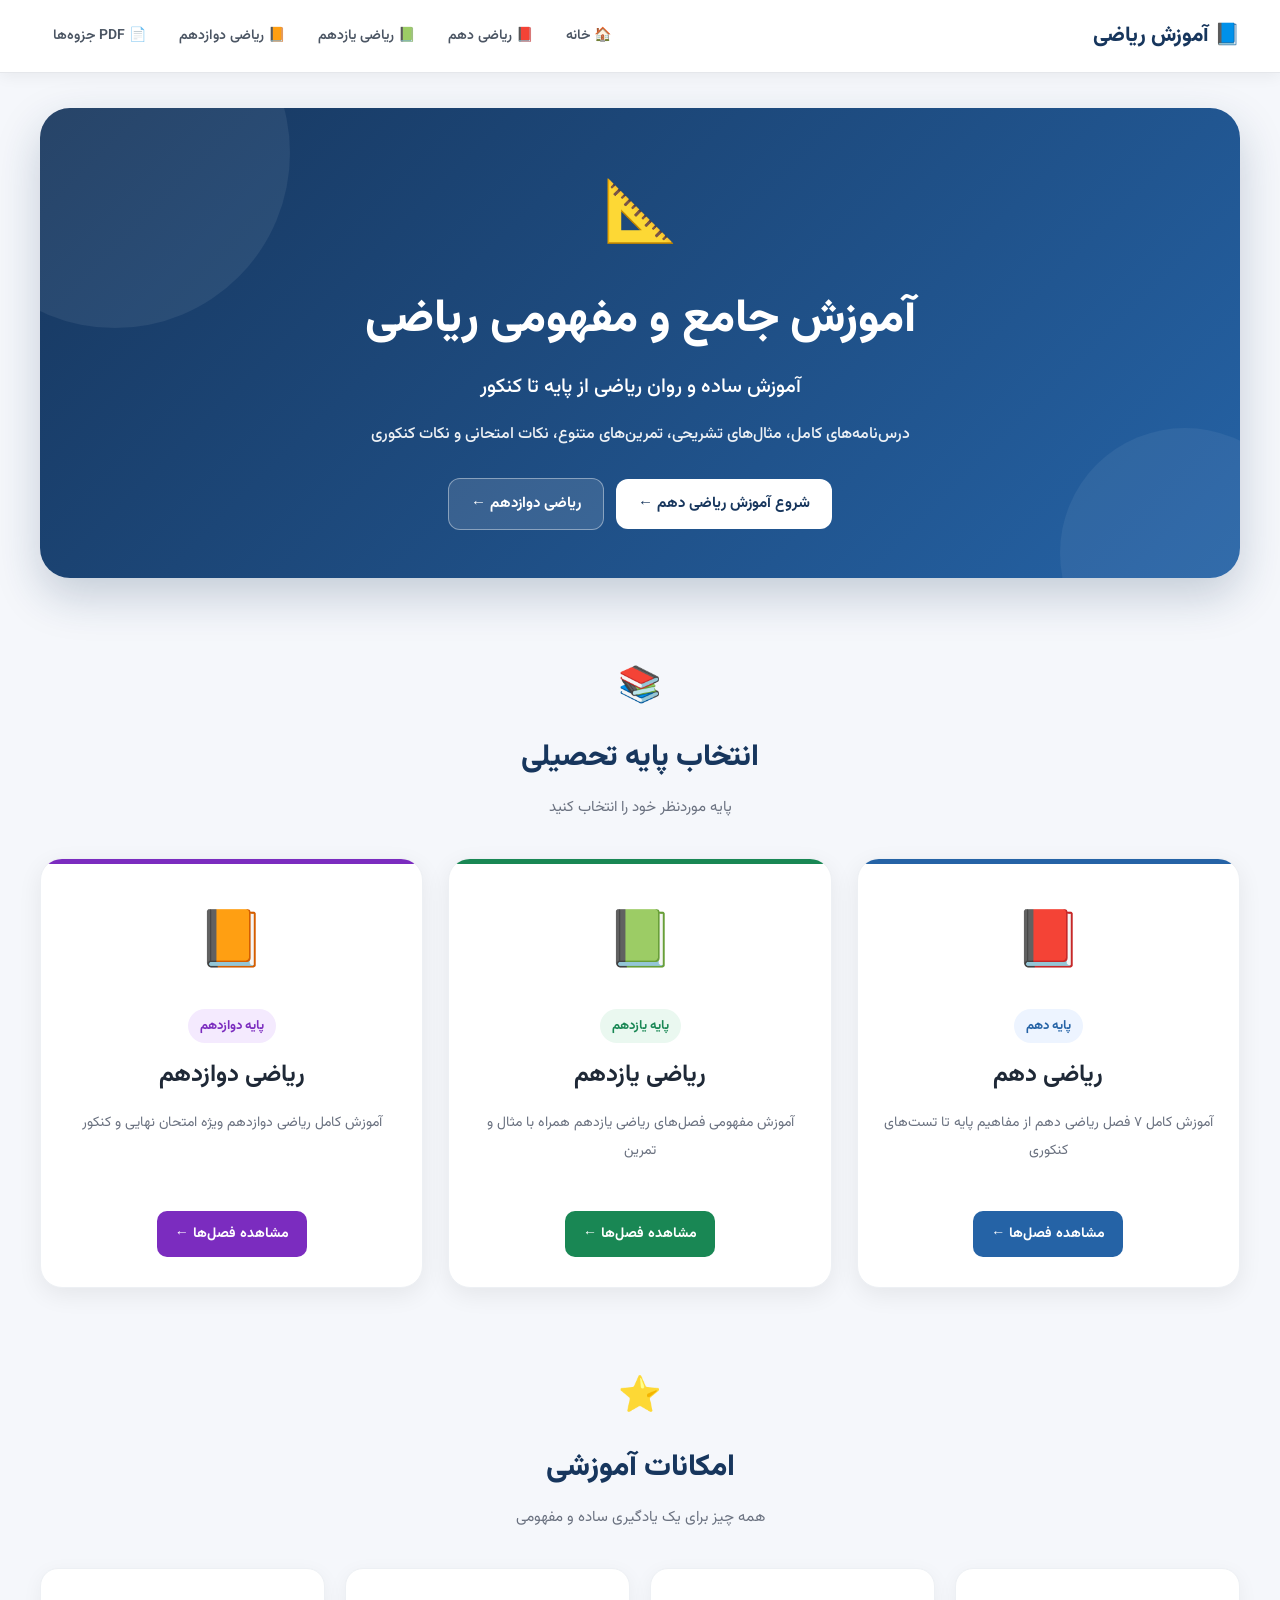
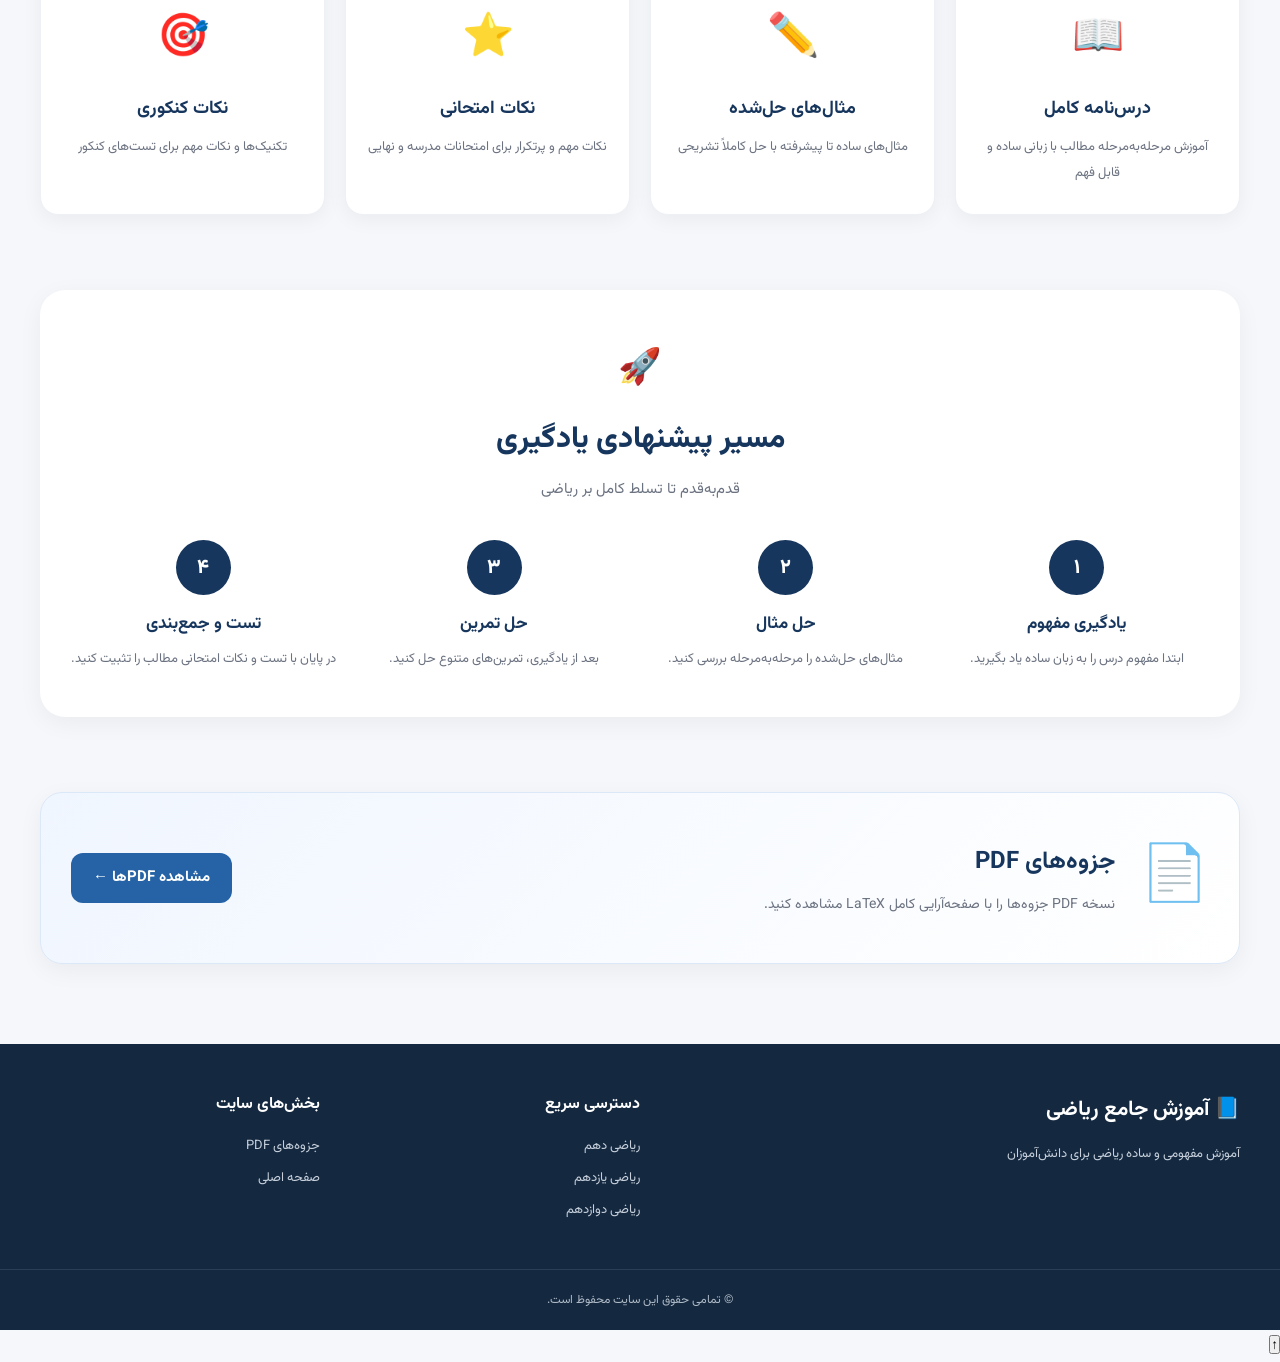
==== commit 163e51f5: "Create index.html" ====
--- a/index.html
+++ b/index.html
@@ -10,15 +10,27 @@
 
     <title>آموزش جامع ریاضی</title>
 
-    <!-- فونت وزیرمتن -->
-    <link rel="preconnect" href="https://fonts.googleapis.com">
-    <link rel="preconnect" href="https://fonts.gstatic.com" crossorigin>
+    <!-- =====================================================
+         فونت وزیرمتن
+    ====================================================== -->
+
+    <link rel="preconnect"
+          href="https://fonts.googleapis.com">
+
+    <link rel="preconnect"
+          href="https://fonts.gstatic.com"
+          crossorigin>
 
     <link href="https://fonts.googleapis.com/css2?family=Vazirmatn:wght@400;500;600;700;800&display=swap"
           rel="stylesheet">
 
-    <!-- فایل طراحی سایت -->
-    <link rel="stylesheet" href="css/style.css">
+
+    <!-- =====================================================
+         فایل طراحی سایت
+    ====================================================== -->
+
+    <link rel="stylesheet"
+          href="css/style.css">
 
 </head>
 
@@ -27,42 +39,65 @@
 
 
 <!-- =====================================================
-     منوی بالای سایت
+     نوار بالای سایت
 ===================================================== -->
 
 <header class="navbar">
 
     <div class="nav-container">
 
-        <a href="index.html" class="logo">
+
+        <!-- لوگو -->
+
+        <a href="index.html"
+           class="logo">
+
             📘 آموزش ریاضی
+
         </a>
 
 
+        <!-- منو -->
+
         <nav class="nav-menu">
 
             <a href="index.html">
+
                 🏠 خانه
-            </a>
+
+            </a>
+
 
             <a href="d10/index.html">
+
                 📕 ریاضی دهم
-            </a>
+
+            </a>
+
 
             <a href="d11/index.html">
+
                 📗 ریاضی یازدهم
-            </a>
+
+            </a>
+
 
             <a href="d12/index.html">
+
                 📙 ریاضی دوازدهم
-            </a>
+
+            </a>
+
 
             <a href="pdf/index.html">
+
                 📄 PDF جزوه‌ها
+
             </a>
 
         </nav>
 
+
     </div>
 
 </header>
@@ -70,45 +105,55 @@
 
 
 <!-- =====================================================
-     بخش اصلی
+     محتوای اصلی
 ===================================================== -->
 
 <main>
 
 
 <!-- =====================================================
-     معرفی سایت
+     بخش معرفی
 ===================================================== -->
 
 <section class="hero">
 
     <div class="hero-content">
 
+
         <div class="hero-icon">
+
             📐
+
         </div>
 
 
         <h1>
+
             آموزش جامع و مفهومی ریاضی
+
         </h1>
 
 
         <p>
+
             آموزش ساده و روان ریاضی از پایه تا کنکور
+
         </p>
 
 
         <p class="hero-description">
 
-            درس‌نامه‌های کامل، مثال‌های تشریحی،
-            تمرین‌های متنوع، نکات امتحانی و
+            درس‌نامه‌های کامل،
+            مثال‌های تشریحی،
+            تمرین‌های متنوع،
+            نکات امتحانی و
             نکات کنکوری
 
         </p>
 
 
         <div class="hero-buttons">
+
 
             <a href="d10/index.html"
                class="btn btn-primary">
@@ -127,7 +172,9 @@
 
             </a>
 
-        </div>
+
+        </div>
+
 
     </div>
 
@@ -141,20 +188,31 @@
 
 <section class="grades section">
 
+
     <div class="section-title">
 
+
         <span>
+
             📚
+
         </span>
 
+
         <h2>
+
             انتخاب پایه تحصیلی
+
         </h2>
 
+
         <p>
+
             پایه موردنظر خود را انتخاب کنید
+
         </p>
 
+
     </div>
 
 
@@ -162,26 +220,41 @@
     <div class="grade-grid">
 
 
-        <!-- دهم -->
+        <!-- =================================================
+             ریاضی دهم
+        ================================================== -->
 
         <div class="grade-card grade10">
 
+
             <div class="card-icon">
+
                 📕
-            </div>
+
+            </div>
+
 
             <span class="grade-label">
+
                 پایه دهم
+
             </span>
 
-            <h3>
+
+            <h3>
+
                 ریاضی دهم
-            </h3>
-
-            <p>
+
+            </h3>
+
+
+            <p>
+
                 آموزش کامل ۷ فصل ریاضی دهم
                 از مفاهیم پایه تا تست‌های کنکوری
-            </p>
+
+            </p>
+
 
             <a href="d10/index.html"
                class="card-button">
@@ -191,30 +264,46 @@
 
             </a>
 
-        </div>
-
-
-
-        <!-- یازدهم -->
+
+        </div>
+
+
+
+        <!-- =================================================
+             ریاضی یازدهم
+        ================================================== -->
 
         <div class="grade-card grade11">
 
+
             <div class="card-icon">
+
                 📗
-            </div>
+
+            </div>
+
 
             <span class="grade-label">
+
                 پایه یازدهم
+
             </span>
 
-            <h3>
+
+            <h3>
+
                 ریاضی یازدهم
-            </h3>
-
-            <p>
+
+            </h3>
+
+
+            <p>
+
                 آموزش مفهومی فصل‌های ریاضی یازدهم
                 همراه با مثال و تمرین
-            </p>
+
+            </p>
+
 
             <a href="d11/index.html"
                class="card-button">
@@ -224,30 +313,46 @@
 
             </a>
 
-        </div>
-
-
-
-        <!-- دوازدهم -->
+
+        </div>
+
+
+
+        <!-- =================================================
+             ریاضی دوازدهم
+        ================================================== -->
 
         <div class="grade-card grade12">
 
+
             <div class="card-icon">
+
                 📙
-            </div>
+
+            </div>
+
 
             <span class="grade-label">
+
                 پایه دوازدهم
+
             </span>
 
-            <h3>
+
+            <h3>
+
                 ریاضی دوازدهم
-            </h3>
-
-            <p>
+
+            </h3>
+
+
+            <p>
+
                 آموزش کامل ریاضی دوازدهم
                 ویژه امتحان نهایی و کنکور
-            </p>
+
+            </p>
+
 
             <a href="d12/index.html"
                class="card-button">
@@ -257,6 +362,7 @@
 
             </a>
 
+
         </div>
 
 
@@ -267,25 +373,36 @@
 
 
 <!-- =====================================================
-     امکانات سایت
+     امکانات آموزشی
 ===================================================== -->
 
 <section class="features section">
 
+
     <div class="section-title">
 
+
         <span>
+
             ⭐
+
         </span>
 
+
         <h2>
+
             امکانات آموزشی
+
         </h2>
 
+
         <p>
+
             همه چیز برای یک یادگیری ساده و مفهومی
+
         </p>
 
+
     </div>
 
 
@@ -293,77 +410,125 @@
     <div class="feature-grid">
 
 
+        <!-- درسنامه -->
+
         <div class="feature-card">
 
+
             <div class="feature-icon">
+
                 📖
-            </div>
-
-            <h3>
+
+            </div>
+
+
+            <h3>
+
                 درس‌نامه کامل
-            </h3>
-
-            <p>
+
+            </h3>
+
+
+            <p>
+
                 آموزش مرحله‌به‌مرحله مطالب
                 با زبانی ساده و قابل فهم
-            </p>
-
-        </div>
-
-
+
+            </p>
+
+
+        </div>
+
+
+
+        <!-- مثال -->
 
         <div class="feature-card">
 
+
             <div class="feature-icon">
+
                 ✏️
-            </div>
-
-            <h3>
+
+            </div>
+
+
+            <h3>
+
                 مثال‌های حل‌شده
-            </h3>
-
-            <p>
+
+            </h3>
+
+
+            <p>
+
                 مثال‌های ساده تا پیشرفته
                 با حل کاملاً تشریحی
-            </p>
-
-        </div>
-
-
+
+            </p>
+
+
+        </div>
+
+
+
+        <!-- امتحان -->
 
         <div class="feature-card">
 
+
             <div class="feature-icon">
+
                 ⭐
-            </div>
-
-            <h3>
+
+            </div>
+
+
+            <h3>
+
                 نکات امتحانی
-            </h3>
-
-            <p>
+
+            </h3>
+
+
+            <p>
+
                 نکات مهم و پرتکرار
                 برای امتحانات مدرسه و نهایی
-            </p>
-
-        </div>
-
-
+
+            </p>
+
+
+        </div>
+
+
+
+        <!-- کنکور -->
 
         <div class="feature-card">
 
+
             <div class="feature-icon">
+
                 🎯
-            </div>
-
-            <h3>
+
+            </div>
+
+
+            <h3>
+
                 نکات کنکوری
-            </h3>
-
-            <p>
+
+            </h3>
+
+
+            <p>
+
                 تکنیک‌ها و نکات مهم
                 برای تست‌های کنکور
-            </p>
+
+            </p>
+
 
         </div>
 
@@ -380,20 +545,31 @@
 
 <section class="learning section">
 
+
     <div class="section-title">
 
+
         <span>
+
             🚀
+
         </span>
 
+
         <h2>
+
             مسیر پیشنهادی یادگیری
+
         </h2>
 
+
         <p>
+
             قدم‌به‌قدم تا تسلط کامل بر ریاضی
+
         </p>
 
+
     </div>
 
 
@@ -401,77 +577,125 @@
     <div class="steps">
 
 
+        <!-- مرحله ۱ -->
+
         <div class="step">
 
+
             <div class="step-number">
+
                 ۱
-            </div>
-
-            <h3>
+
+            </div>
+
+
+            <h3>
+
                 یادگیری مفهوم
-            </h3>
-
-            <p>
+
+            </h3>
+
+
+            <p>
+
                 ابتدا مفهوم درس را
                 به زبان ساده یاد بگیرید.
-            </p>
-
-        </div>
-
-
+
+            </p>
+
+
+        </div>
+
+
+
+        <!-- مرحله ۲ -->
 
         <div class="step">
 
+
             <div class="step-number">
+
                 ۲
-            </div>
-
-            <h3>
+
+            </div>
+
+
+            <h3>
+
                 حل مثال
-            </h3>
-
-            <p>
-                سپس مثال‌های حل‌شده را
+
+            </h3>
+
+
+            <p>
+
+                مثال‌های حل‌شده را
                 مرحله‌به‌مرحله بررسی کنید.
-            </p>
-
-        </div>
-
-
+
+            </p>
+
+
+        </div>
+
+
+
+        <!-- مرحله ۳ -->
 
         <div class="step">
 
+
             <div class="step-number">
+
                 ۳
-            </div>
-
-            <h3>
+
+            </div>
+
+
+            <h3>
+
                 حل تمرین
-            </h3>
-
-            <p>
+
+            </h3>
+
+
+            <p>
+
                 بعد از یادگیری،
                 تمرین‌های متنوع حل کنید.
-            </p>
-
-        </div>
-
-
+
+            </p>
+
+
+        </div>
+
+
+
+        <!-- مرحله ۴ -->
 
         <div class="step">
 
+
             <div class="step-number">
+
                 ۴
-            </div>
-
-            <h3>
+
+            </div>
+
+
+            <h3>
+
                 تست و جمع‌بندی
-            </h3>
-
-            <p>
+
+            </h3>
+
+
+            <p>
+
                 در پایان با تست و نکات
                 امتحانی مطالب را تثبیت کنید.
-            </p>
+
+            </p>
+
 
         </div>
 
@@ -483,28 +707,39 @@
 
 
 <!-- =====================================================
-     PDF
+     بخش PDF
 ===================================================== -->
 
 <section class="pdf-section section">
 
+
     <div class="pdf-box">
 
+
         <div class="pdf-icon">
+
             📄
+
         </div>
 
 
         <div class="pdf-content">
 
+
             <h2>
+
                 جزوه‌های PDF
+
             </h2>
 
-            <p>
+
+            <p>
+
                 نسخه PDF جزوه‌ها را با
                 صفحه‌آرایی کامل LaTeX مشاهده کنید.
-            </p>
+
+            </p>
+
 
         </div>
 
@@ -517,6 +752,7 @@
 
         </a>
 
+
     </div>
 
 </section>
@@ -527,65 +763,107 @@
 
 
 <!-- =====================================================
-     پاورقی
+     پاورقی سایت
 ===================================================== -->
 
 <footer class="footer">
 
+
     <div class="footer-container">
 
+
+        <!-- معرفی -->
+
         <div>
 
-            <h3>
+
+            <h3>
+
                 📘 آموزش جامع ریاضی
-            </h3>
-
-            <p>
+
+            </h3>
+
+
+            <p>
+
                 آموزش مفهومی و ساده ریاضی
                 برای دانش‌آموزان
-            </p>
-
-        </div>
-
+
+            </p>
+
+
+        </div>
+
+
+
+        <!-- دسترسی سریع -->
 
         <div>
 
+
             <h4>
+
                 دسترسی سریع
+
             </h4>
 
+
             <a href="d10/index.html">
+
                 ریاضی دهم
-            </a>
+
+            </a>
+
 
             <a href="d11/index.html">
+
                 ریاضی یازدهم
-            </a>
+
+            </a>
+
 
             <a href="d12/index.html">
+
                 ریاضی دوازدهم
-            </a>
-
-        </div>
-
+
+            </a>
+
+
+        </div>
+
+
+
+        <!-- بخش‌ها -->
 
         <div>
 
+
             <h4>
+
                 بخش‌های سایت
+
             </h4>
 
+
             <a href="pdf/index.html">
+
                 جزوه‌های PDF
-            </a>
+
+            </a>
+
 
             <a href="index.html">
+
                 صفحه اصلی
-            </a>
-
-        </div>
-
-    </div>
+
+            </a>
+
+
+        </div>
+
+
+    </div>
+
 
 
     <div class="footer-bottom">
@@ -594,9 +872,18 @@
 
     </div>
 
+
 </footer>
 
 
+
+<!-- =====================================================
+     JavaScript
+===================================================== -->
+
+<script src="js/main.js"></script>
+
+
 </body>
 
 </html>
--- a/css/style.css
+++ b/css/style.css
@@ -0,0 +1,889 @@
+/* =========================================================
+   تنظیمات اصلی سایت
+========================================================= */
+
+* {
+    box-sizing: border-box;
+    margin: 0;
+    padding: 0;
+}
+
+html {
+    scroll-behavior: smooth;
+}
+
+body {
+    direction: rtl;
+    text-align: right;
+    font-family: "Vazirmatn", Tahoma, sans-serif;
+    background: #f5f7fb;
+    color: #202733;
+    line-height: 2;
+}
+
+
+/* =========================================================
+   لینک‌ها
+========================================================= */
+
+a {
+    text-decoration: none;
+    color: inherit;
+}
+
+
+/* =========================================================
+   نوار بالای سایت
+========================================================= */
+
+.navbar {
+    position: sticky;
+    top: 0;
+    z-index: 1000;
+
+    background: rgba(255, 255, 255, 0.96);
+
+    border-bottom: 1px solid #e5e7eb;
+
+    box-shadow: 0 3px 15px rgba(0, 0, 0, 0.06);
+
+    backdrop-filter: blur(10px);
+}
+
+.nav-container {
+    width: min(1200px, 94%);
+    min-height: 72px;
+
+    margin: auto;
+
+    display: flex;
+    align-items: center;
+    justify-content: space-between;
+
+    gap: 25px;
+}
+
+.logo {
+    font-size: 21px;
+    font-weight: 800;
+    color: #17365d;
+
+    white-space: nowrap;
+}
+
+.nav-menu {
+    display: flex;
+    align-items: center;
+
+    gap: 7px;
+
+    flex-wrap: wrap;
+}
+
+.nav-menu a {
+    padding: 8px 13px;
+
+    border-radius: 10px;
+
+    font-size: 14px;
+    font-weight: 600;
+
+    color: #4b5563;
+
+    transition: all 0.2s ease;
+}
+
+.nav-menu a:hover {
+    background: #edf4ff;
+    color: #2563a6;
+
+    transform: translateY(-1px);
+}
+
+
+/* =========================================================
+   بخش Hero
+========================================================= */
+
+.hero {
+    width: min(1200px, 94%);
+
+    margin: 35px auto 0;
+
+    min-height: 470px;
+
+    display: flex;
+    align-items: center;
+    justify-content: center;
+
+    text-align: center;
+
+    border-radius: 30px;
+
+    background:
+        linear-gradient(
+            135deg,
+            #17365d,
+            #2563a6
+        );
+
+    color: white;
+
+    overflow: hidden;
+
+    position: relative;
+
+    box-shadow: 0 18px 45px rgba(23, 54, 93, 0.22);
+}
+
+.hero::before {
+    content: "";
+
+    position: absolute;
+
+    width: 350px;
+    height: 350px;
+
+    border-radius: 50%;
+
+    background: rgba(255, 255, 255, 0.07);
+
+    top: -130px;
+    left: -100px;
+}
+
+.hero::after {
+    content: "";
+
+    position: absolute;
+
+    width: 250px;
+    height: 250px;
+
+    border-radius: 50%;
+
+    background: rgba(255, 255, 255, 0.06);
+
+    bottom: -100px;
+    right: -70px;
+}
+
+.hero-content {
+    width: min(850px, 90%);
+
+    position: relative;
+
+    z-index: 2;
+}
+
+.hero-icon {
+    font-size: 60px;
+
+    margin-bottom: 10px;
+}
+
+.hero h1 {
+    font-size: clamp(28px, 5vw, 46px);
+
+    line-height: 1.5;
+
+    font-weight: 800;
+
+    margin-bottom: 12px;
+}
+
+.hero p {
+    font-size: 20px;
+
+    font-weight: 500;
+
+    margin-bottom: 5px;
+}
+
+.hero-description {
+    max-width: 700px;
+
+    margin: 10px auto 25px !important;
+
+    font-size: 16px !important;
+
+    line-height: 2.2;
+
+    opacity: 0.92;
+}
+
+
+/* =========================================================
+   دکمه‌ها
+========================================================= */
+
+.hero-buttons {
+    display: flex;
+
+    justify-content: center;
+
+    align-items: center;
+
+    flex-wrap: wrap;
+
+    gap: 12px;
+
+    margin-top: 20px;
+}
+
+.btn {
+    display: inline-flex;
+
+    align-items: center;
+    justify-content: center;
+
+    min-height: 48px;
+
+    padding: 10px 22px;
+
+    border-radius: 12px;
+
+    font-size: 15px;
+
+    font-weight: 700;
+
+    transition: all 0.2s ease;
+}
+
+.btn-primary {
+    background: #ffffff;
+
+    color: #17365d;
+}
+
+.btn-primary:hover {
+    transform: translateY(-3px);
+
+    box-shadow: 0 8px 20px rgba(0, 0, 0, 0.18);
+}
+
+.btn-secondary {
+    background: rgba(255, 255, 255, 0.12);
+
+    color: white;
+
+    border: 1px solid rgba(255, 255, 255, 0.4);
+}
+
+.btn-secondary:hover {
+    background: rgba(255, 255, 255, 0.2);
+
+    transform: translateY(-3px);
+}
+
+
+/* =========================================================
+   بخش‌های عمومی
+========================================================= */
+
+.section {
+    width: min(1200px, 94%);
+
+    margin: 75px auto;
+}
+
+.section-title {
+    text-align: center;
+
+    margin-bottom: 35px;
+}
+
+.section-title > span {
+    display: block;
+
+    font-size: 35px;
+
+    margin-bottom: 5px;
+}
+
+.section-title h2 {
+    font-size: 30px;
+
+    color: #17365d;
+
+    margin-bottom: 5px;
+
+    font-weight: 800;
+}
+
+.section-title p {
+    color: #6b7280;
+
+    font-size: 15px;
+}
+
+
+/* =========================================================
+   کارت‌های پایه‌های تحصیلی
+========================================================= */
+
+.grade-grid {
+    display: grid;
+
+    grid-template-columns:
+        repeat(3, 1fr);
+
+    gap: 25px;
+}
+
+.grade-card {
+    background: white;
+
+    border-radius: 22px;
+
+    padding: 30px 25px;
+
+    text-align: center;
+
+    box-shadow:
+        0 7px 25px rgba(0, 0, 0, 0.07);
+
+    border: 1px solid #edf0f4;
+
+    transition: all 0.25s ease;
+
+    position: relative;
+
+    overflow: hidden;
+}
+
+.grade-card::before {
+    content: "";
+
+    position: absolute;
+
+    top: 0;
+    right: 0;
+    left: 0;
+
+    height: 5px;
+
+    background: #2563a6;
+}
+
+.grade-card:hover {
+    transform: translateY(-8px);
+
+    box-shadow:
+        0 15px 35px rgba(0, 0, 0, 0.12);
+}
+
+.grade11::before {
+    background: #198754;
+}
+
+.grade12::before {
+    background: #7b2cbf;
+}
+
+.card-icon {
+    font-size: 55px;
+
+    margin-bottom: 10px;
+}
+
+.grade-label {
+    display: inline-block;
+
+    padding: 4px 12px;
+
+    border-radius: 20px;
+
+    background: #edf4ff;
+
+    color: #2563a6;
+
+    font-size: 13px;
+
+    font-weight: 700;
+
+    margin-bottom: 8px;
+}
+
+.grade11 .grade-label {
+    background: #eaf8f0;
+
+    color: #198754;
+}
+
+.grade12 .grade-label {
+    background: #f4eafe;
+
+    color: #7b2cbf;
+}
+
+.grade-card h3 {
+    font-size: 24px;
+
+    color: #1f2937;
+
+    margin-bottom: 10px;
+}
+
+.grade-card p {
+    color: #6b7280;
+
+    font-size: 14px;
+
+    min-height: 82px;
+
+    margin-bottom: 20px;
+}
+
+.card-button {
+    display: inline-block;
+
+    padding: 9px 18px;
+
+    border-radius: 10px;
+
+    background: #2563a6;
+
+    color: white;
+
+    font-size: 14px;
+
+    font-weight: 700;
+
+    transition: 0.2s;
+}
+
+.card-button:hover {
+    transform: translateY(-2px);
+
+    box-shadow:
+        0 6px 15px rgba(37, 99, 166, 0.25);
+}
+
+.grade11 .card-button {
+    background: #198754;
+}
+
+.grade12 .card-button {
+    background: #7b2cbf;
+}
+
+
+/* =========================================================
+   امکانات آموزشی
+========================================================= */
+
+.feature-grid {
+    display: grid;
+
+    grid-template-columns:
+        repeat(4, 1fr);
+
+    gap: 20px;
+}
+
+.feature-card {
+    background: white;
+
+    padding: 28px 20px;
+
+    border-radius: 18px;
+
+    text-align: center;
+
+    border: 1px solid #edf0f4;
+
+    box-shadow:
+        0 5px 20px rgba(0, 0, 0, 0.05);
+
+    transition: 0.2s;
+}
+
+.feature-card:hover {
+    transform: translateY(-5px);
+
+    box-shadow:
+        0 12px 28px rgba(0, 0, 0, 0.09);
+}
+
+.feature-icon {
+    font-size: 42px;
+
+    margin-bottom: 10px;
+}
+
+.feature-card h3 {
+    font-size: 18px;
+
+    color: #17365d;
+
+    margin-bottom: 7px;
+}
+
+.feature-card p {
+    color: #6b7280;
+
+    font-size: 13px;
+
+    line-height: 2;
+}
+
+
+/* =========================================================
+   مسیر یادگیری
+========================================================= */
+
+.learning {
+    background: white;
+
+    padding: 45px 30px;
+
+    border-radius: 25px;
+
+    box-shadow:
+        0 6px 25px rgba(0, 0, 0, 0.05);
+}
+
+.steps {
+    display: grid;
+
+    grid-template-columns:
+        repeat(4, 1fr);
+
+    gap: 25px;
+}
+
+.step {
+    text-align: center;
+
+    position: relative;
+}
+
+.step-number {
+    width: 55px;
+    height: 55px;
+
+    margin: 0 auto 12px;
+
+    display: flex;
+
+    align-items: center;
+    justify-content: center;
+
+    border-radius: 50%;
+
+    background: #17365d;
+
+    color: white;
+
+    font-size: 20px;
+
+    font-weight: 800;
+}
+
+.step h3 {
+    font-size: 17px;
+
+    color: #17365d;
+
+    margin-bottom: 5px;
+}
+
+.step p {
+    font-size: 13px;
+
+    color: #6b7280;
+}
+
+
+/* =========================================================
+   بخش PDF
+========================================================= */
+
+.pdf-section {
+    margin-top: 70px;
+}
+
+.pdf-box {
+    background:
+        linear-gradient(
+            135deg,
+            #f0f6ff,
+            #ffffff
+        );
+
+    border: 1px solid #dbe8f7;
+
+    border-radius: 22px;
+
+    padding: 30px;
+
+    display: flex;
+
+    align-items: center;
+
+    gap: 25px;
+
+    box-shadow:
+        0 7px 25px rgba(0, 0, 0, 0.05);
+}
+
+.pdf-icon {
+    font-size: 55px;
+
+    flex-shrink: 0;
+}
+
+.pdf-content {
+    flex: 1;
+}
+
+.pdf-content h2 {
+    color: #17365d;
+
+    font-size: 24px;
+
+    margin-bottom: 5px;
+}
+
+.pdf-content p {
+    color: #6b7280;
+
+    font-size: 14px;
+}
+
+.pdf-box .btn-primary {
+    background: #2563a6;
+
+    color: white;
+
+    flex-shrink: 0;
+}
+
+
+/* =========================================================
+   Footer
+========================================================= */
+
+.footer {
+    margin-top: 80px;
+
+    background: #14283f;
+
+    color: white;
+
+    padding-top: 45px;
+}
+
+.footer-container {
+    width: min(1200px, 94%);
+
+    margin: auto;
+
+    display: grid;
+
+    grid-template-columns:
+        2fr 1fr 1fr;
+
+    gap: 40px;
+
+    padding-bottom: 40px;
+}
+
+.footer h3 {
+    font-size: 21px;
+
+    margin-bottom: 10px;
+}
+
+.footer h4 {
+    font-size: 16px;
+
+    margin-bottom: 12px;
+}
+
+.footer p {
+    color: #c7d0dc;
+
+    font-size: 13px;
+}
+
+.footer a {
+    display: block;
+
+    color: #c7d0dc;
+
+    font-size: 13px;
+
+    margin-bottom: 6px;
+
+    transition: 0.2s;
+}
+
+.footer a:hover {
+    color: white;
+
+    transform: translateX(-3px);
+}
+
+.footer-bottom {
+    border-top: 1px solid rgba(255, 255, 255, 0.1);
+
+    text-align: center;
+
+    padding: 18px;
+
+    color: #aeb9c6;
+
+    font-size: 12px;
+}
+
+
+/* =========================================================
+   موبایل
+========================================================= */
+
+@media (max-width: 900px) {
+
+    .nav-container {
+        flex-direction: column;
+
+        padding: 15px 0;
+
+        gap: 10px;
+    }
+
+    .nav-menu {
+        justify-content: center;
+    }
+
+    .grade-grid {
+        grid-template-columns:
+            repeat(2, 1fr);
+    }
+
+    .feature-grid {
+        grid-template-columns:
+            repeat(2, 1fr);
+    }
+
+    .steps {
+        grid-template-columns:
+            repeat(2, 1fr);
+    }
+
+    .footer-container {
+        grid-template-columns:
+            1fr 1fr;
+    }
+
+}
+
+
+@media (max-width: 600px) {
+
+    .hero {
+        min-height: 500px;
+
+        margin-top: 20px;
+
+        border-radius: 22px;
+    }
+
+    .hero-icon {
+        font-size: 48px;
+    }
+
+    .hero h1 {
+        font-size: 27px;
+    }
+
+    .hero p {
+        font-size: 17px;
+    }
+
+    .hero-description {
+        font-size: 14px !important;
+    }
+
+    .section {
+        margin: 55px auto;
+    }
+
+    .section-title h2 {
+        font-size: 24px;
+    }
+
+    .grade-grid,
+    .feature-grid,
+    .steps {
+        grid-template-columns: 1fr;
+    }
+
+    .grade-card p {
+        min-height: auto;
+    }
+
+    .learning {
+        padding: 30px 18px;
+    }
+
+    .pdf-box {
+        flex-direction: column;
+
+        text-align: center;
+
+        padding: 25px 18px;
+    }
+
+    .pdf-content {
+        width: 100%;
+    }
+
+    .pdf-box .btn {
+        width: 100%;
+    }
+
+    .footer-container {
+        grid-template-columns: 1fr;
+
+        text-align: center;
+    }
+
+    .nav-menu {
+        gap: 2px;
+    }
+
+    .nav-menu a {
+        font-size: 12px;
+
+        padding: 6px 8px;
+    }
+
+}
+
+
+/* =========================================================
+   چاپ
+========================================================= */
+
+@media print {
+
+    .navbar,
+    .hero-buttons,
+    .footer {
+        display: none;
+    }
+
+    body {
+        background: white;
+    }
+
+    .section,
+    .hero {
+        width: 100%;
+
+        box-shadow: none;
+    }
+
+}
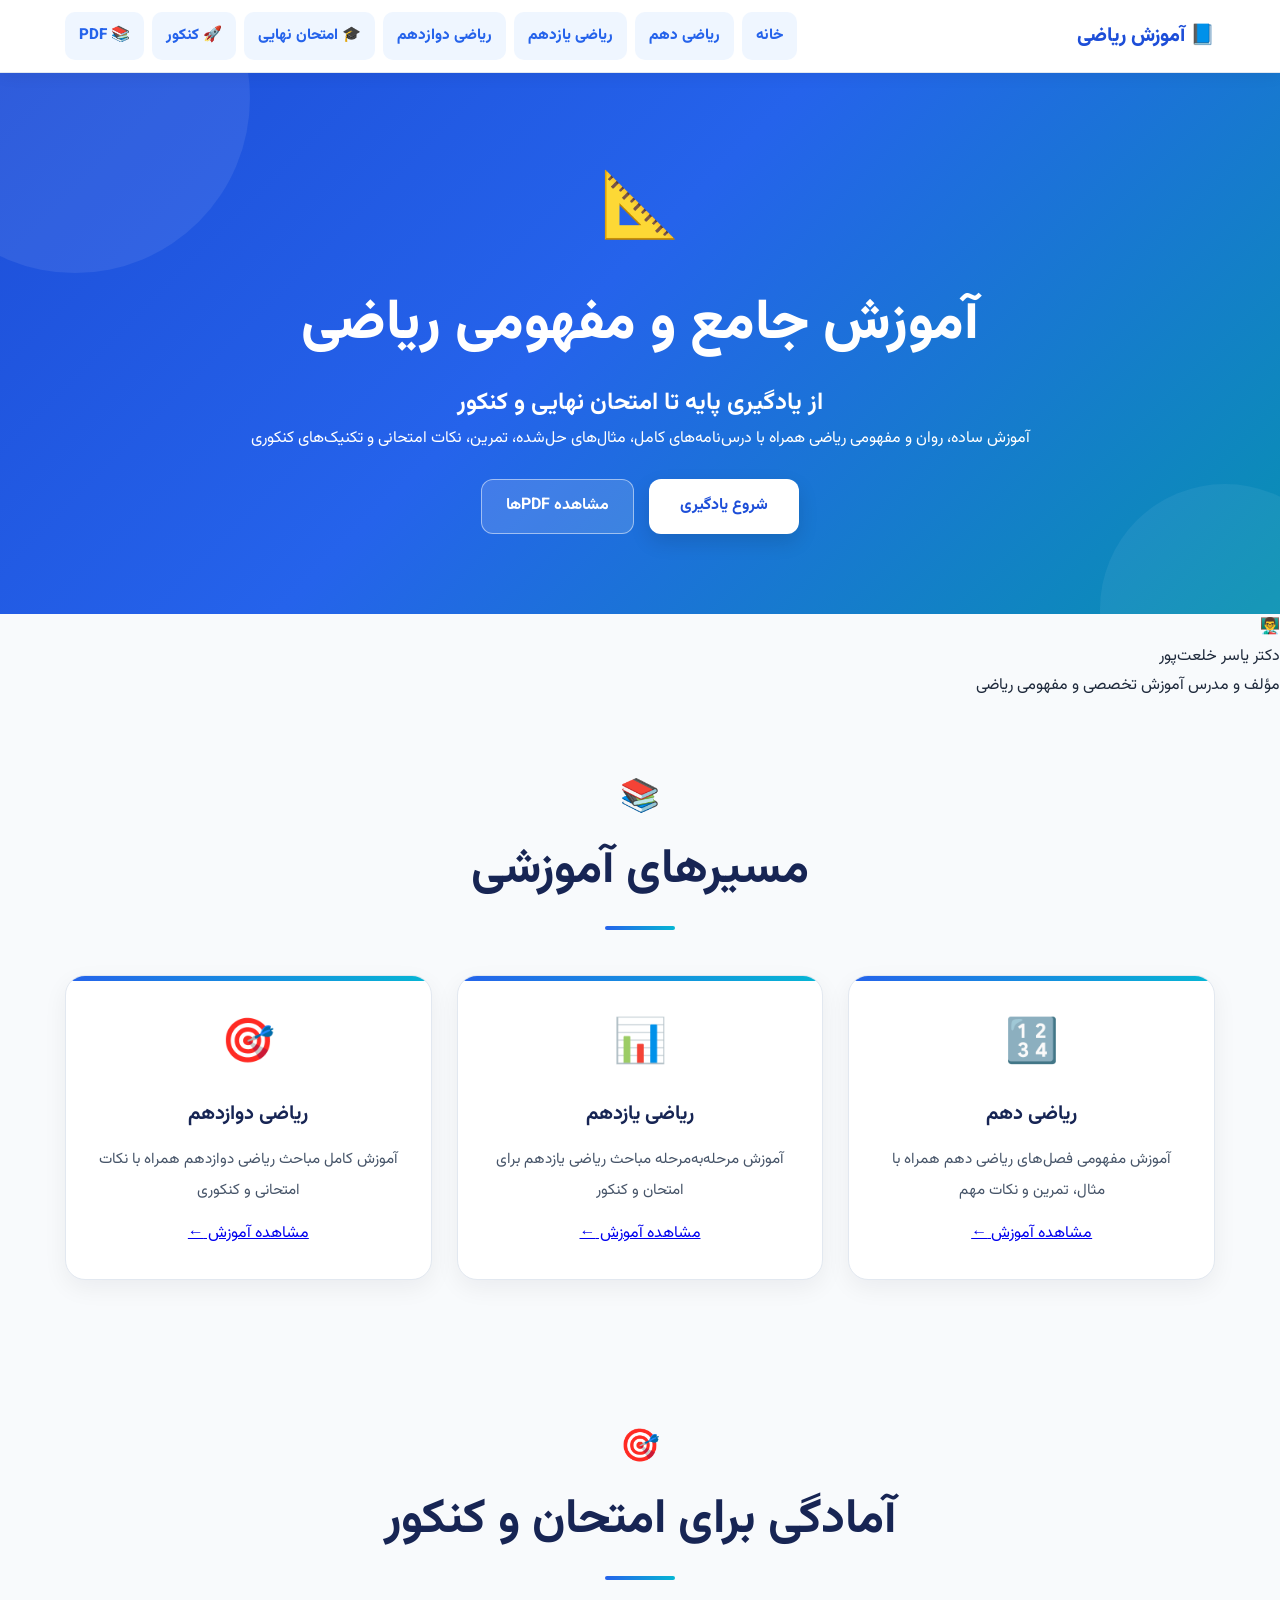
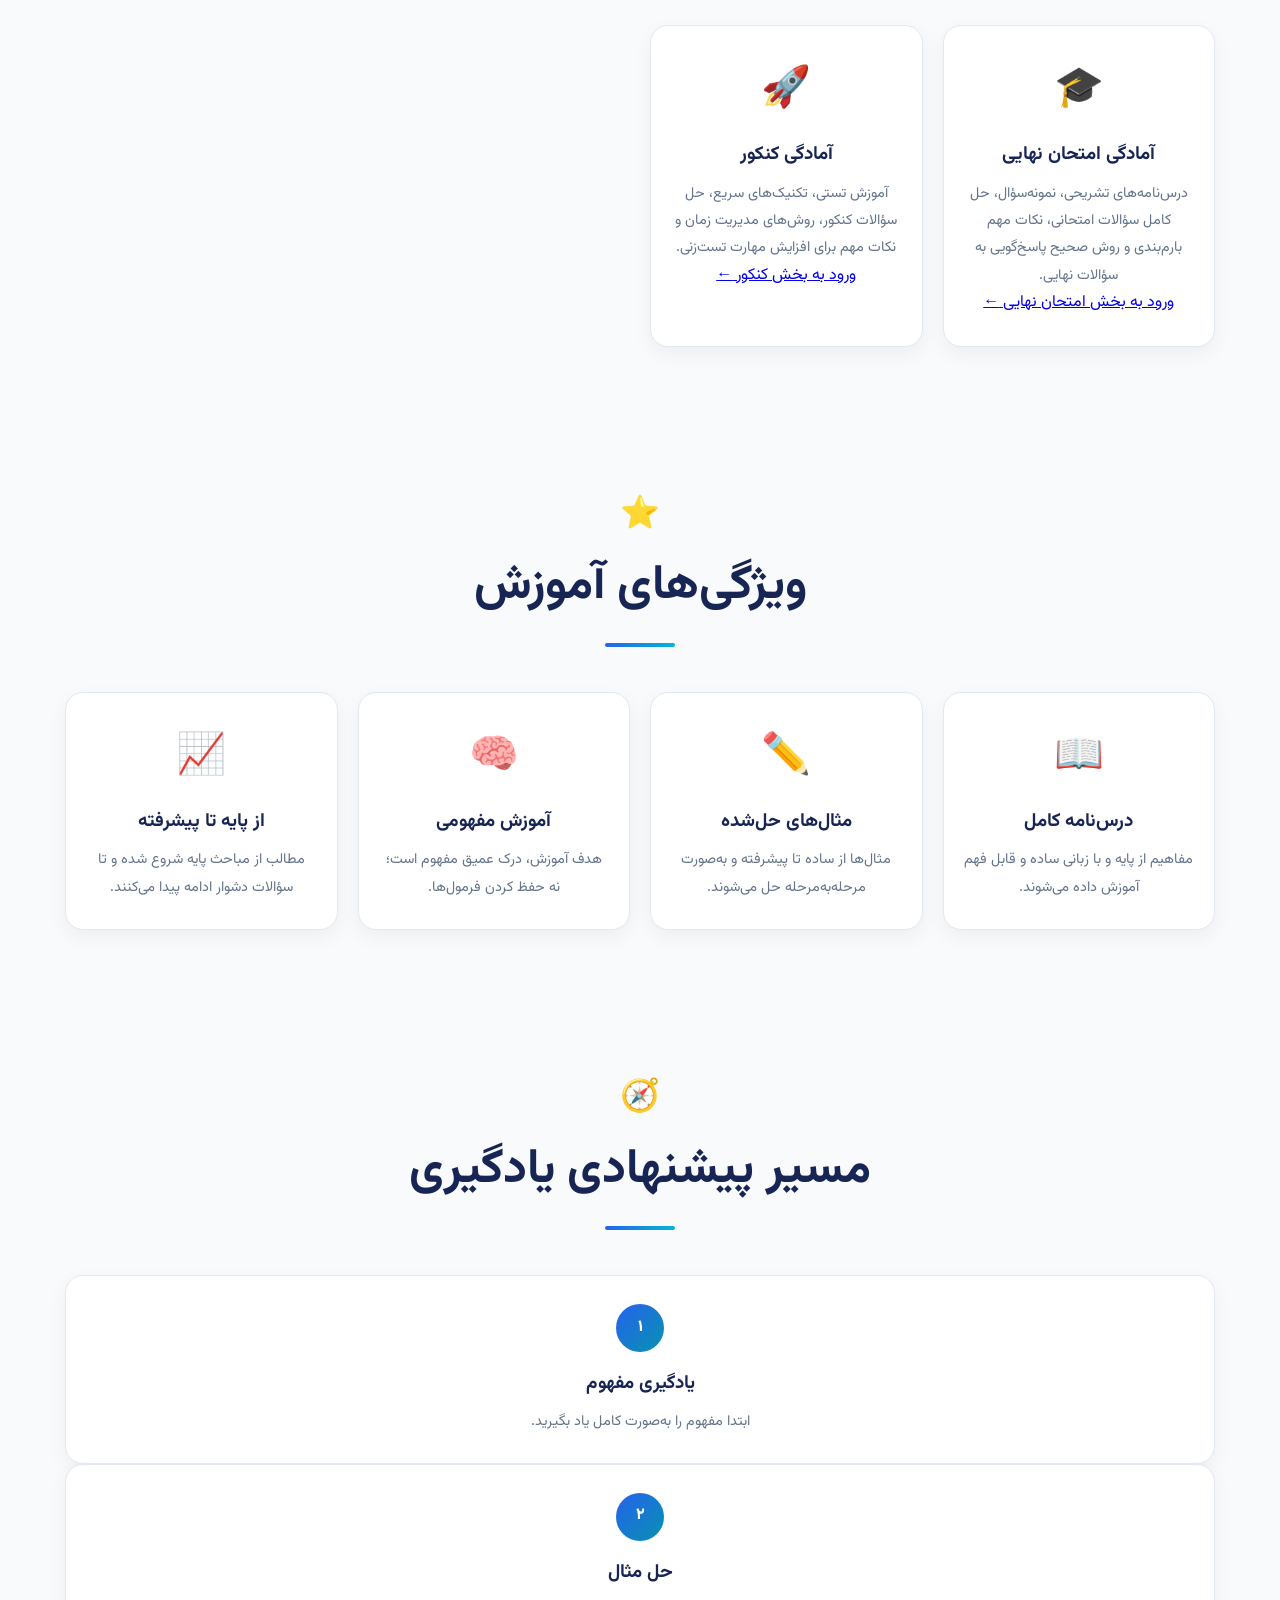
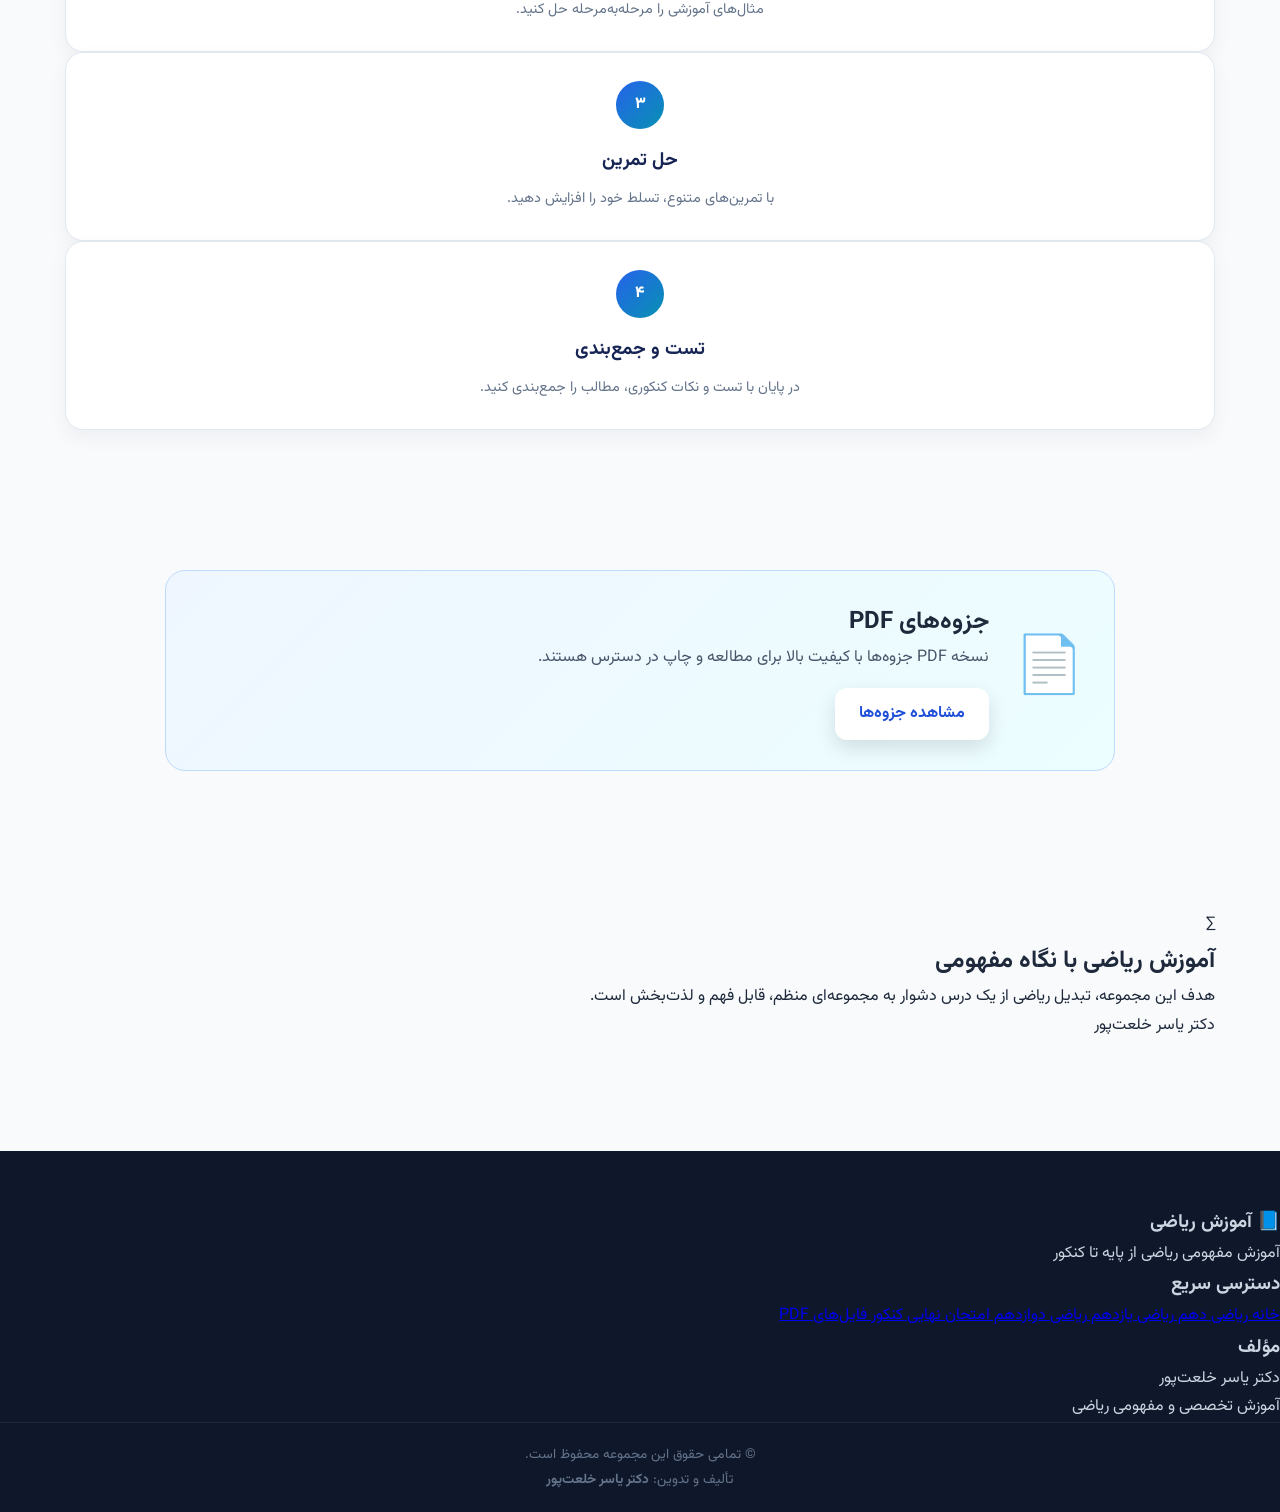
==== commit 42673a96: "Create index.html" ====
--- a/index.html
+++ b/index.html
@@ -2,18 +2,17 @@
 <html lang="fa" dir="rtl">
 
 <head>
-
     <meta charset="UTF-8">
 
     <meta name="viewport"
           content="width=device-width, initial-scale=1.0">
 
-    <title>آموزش جامع ریاضی</title>
-
-    <!-- =====================================================
-         فونت وزیرمتن
-    ====================================================== -->
-
+    <meta name="description"
+          content="آموزش جامع و مفهومی ریاضی از پایه تا امتحان نهایی و کنکور">
+
+    <title>آموزش جامع ریاضی | دکتر یاسر خلعت‌پور</title>
+
+    <!-- فونت وزیرمتن -->
     <link rel="preconnect"
           href="https://fonts.googleapis.com">
 
@@ -21,868 +20,733 @@
           href="https://fonts.gstatic.com"
           crossorigin>
 
-    <link href="https://fonts.googleapis.com/css2?family=Vazirmatn:wght@400;500;600;700;800&display=swap"
+    <link href="https://fonts.googleapis.com/css2?family=Vazirmatn:wght@300;400;500;600;700;800;900&display=swap"
           rel="stylesheet">
 
-
-    <!-- =====================================================
-         فایل طراحی سایت
-    ====================================================== -->
-
+    <!-- فایل استایل -->
     <link rel="stylesheet"
           href="css/style.css">
-
 </head>
 
 
 <body>
 
-
-<!-- =====================================================
-     نوار بالای سایت
-===================================================== -->
-
-<header class="navbar">
-
-    <div class="nav-container">
-
-
-        <!-- لوگو -->
-
-        <a href="index.html"
-           class="logo">
-
-            📘 آموزش ریاضی
-
-        </a>
-
-
-        <!-- منو -->
-
-        <nav class="nav-menu">
-
-            <a href="index.html">
-
-                🏠 خانه
-
-            </a>
-
-
-            <a href="d10/index.html">
-
-                📕 ریاضی دهم
-
-            </a>
-
-
-            <a href="d11/index.html">
-
-                📗 ریاضی یازدهم
-
-            </a>
-
-
-            <a href="d12/index.html">
-
-                📙 ریاضی دوازدهم
-
-            </a>
-
-
-            <a href="pdf/index.html">
-
-                📄 PDF جزوه‌ها
-
-            </a>
-
-        </nav>
-
-
-    </div>
-
-</header>
-
-
-
-<!-- =====================================================
-     محتوای اصلی
-===================================================== -->
-
-<main>
-
-
-<!-- =====================================================
-     بخش معرفی
-===================================================== -->
-
-<section class="hero">
-
-    <div class="hero-content">
-
-
-        <div class="hero-icon">
-
-            📐
+    <!-- ===================================================== -->
+    <!-- نوار منوی اصلی -->
+    <!-- ===================================================== -->
+
+    <header class="navbar">
+
+        <div class="container nav-container">
+
+            <div class="logo">
+                📘 آموزش ریاضی
+            </div>
+
+            <nav class="nav-menu">
+
+                <a href="index.html">
+                    خانه
+                </a>
+
+                <a href="d10/index.html">
+                    ریاضی دهم
+                </a>
+
+                <a href="d11/index.html">
+                    ریاضی یازدهم
+                </a>
+
+                <a href="d12/index.html">
+                    ریاضی دوازدهم
+                </a>
+
+                <a href="final/index.html">
+                    🎓 امتحان نهایی
+                </a>
+
+                <a href="konkoor/index.html">
+                    🚀 کنکور
+                </a>
+
+                <a href="pdf/index.html">
+                    📚 PDF
+                </a>
+
+            </nav>
 
         </div>
 
-
-        <h1>
-
-            آموزش جامع و مفهومی ریاضی
-
-        </h1>
-
-
-        <p>
-
-            آموزش ساده و روان ریاضی از پایه تا کنکور
-
-        </p>
-
-
-        <p class="hero-description">
-
-            درس‌نامه‌های کامل،
-            مثال‌های تشریحی،
-            تمرین‌های متنوع،
-            نکات امتحانی و
-            نکات کنکوری
-
-        </p>
-
-
-        <div class="hero-buttons">
-
-
-            <a href="d10/index.html"
-               class="btn btn-primary">
-
-                شروع آموزش ریاضی دهم
-                ←
-
-            </a>
-
-
-            <a href="d12/index.html"
-               class="btn btn-secondary">
-
-                ریاضی دوازدهم
-                ←
-
-            </a>
-
+    </header>
+
+
+    <!-- ===================================================== -->
+    <!-- بخش اصلی -->
+    <!-- ===================================================== -->
+
+    <main>
+
+        <section class="hero">
+
+            <div class="container hero-content">
+
+                <div class="hero-icon">
+                    📐
+                </div>
+
+                <h1>
+                    آموزش جامع و مفهومی ریاضی
+                </h1>
+
+                <h2>
+                    از یادگیری پایه تا امتحان نهایی و کنکور
+                </h2>
+
+                <p>
+                    آموزش ساده، روان و مفهومی ریاضی همراه با
+                    درس‌نامه‌های کامل، مثال‌های حل‌شده،
+                    تمرین، نکات امتحانی و تکنیک‌های کنکوری
+                </p>
+
+
+                <div class="hero-buttons">
+
+                    <a href="d10/index.html"
+                       class="btn btn-primary">
+                        شروع یادگیری
+                    </a>
+
+                    <a href="pdf/index.html"
+                       class="btn btn-secondary">
+                        مشاهده PDFها
+                    </a>
+
+                </div>
+
+            </div>
+
+        </section>
+
+
+        <!-- ================================================= -->
+        <!-- معرفی مؤلف -->
+        <!-- ================================================= -->
+
+        <section class="container">
+
+            <div class="author-box">
+
+                <div class="author-icon">
+                    👨‍🏫
+                </div>
+
+                <div>
+
+                    <div class="author-name">
+                        دکتر یاسر خلعت‌پور
+                    </div>
+
+                    <div class="author-title">
+                        مؤلف و مدرس آموزش تخصصی و مفهومی ریاضی
+                    </div>
+
+                </div>
+
+            </div>
+
+        </section>
+
+
+        <!-- ================================================= -->
+        <!-- مسیرهای آموزشی -->
+        <!-- ================================================= -->
+
+        <section class="container section">
+
+            <div class="section-title">
+
+                <span>
+                    📚
+                </span>
+
+                <h2>
+                    مسیرهای آموزشی
+                </h2>
+
+            </div>
+
+
+            <div class="grade-grid">
+
+
+                <!-- ریاضی دهم -->
+
+                <div class="grade-card">
+
+                    <div class="card-icon">
+                        🔢
+                    </div>
+
+                    <h3>
+                        ریاضی دهم
+                    </h3>
+
+                    <p>
+                        آموزش مفهومی فصل‌های ریاضی دهم
+                        همراه با مثال، تمرین و نکات مهم
+                    </p>
+
+                    <a href="d10/index.html"
+                       class="card-link">
+
+                        مشاهده آموزش
+
+                        <span>
+                            ←
+                        </span>
+
+                    </a>
+
+                </div>
+
+
+                <!-- ریاضی یازدهم -->
+
+                <div class="grade-card">
+
+                    <div class="card-icon">
+                        📊
+                    </div>
+
+                    <h3>
+                        ریاضی یازدهم
+                    </h3>
+
+                    <p>
+                        آموزش مرحله‌به‌مرحله مباحث ریاضی یازدهم
+                        برای امتحان و کنکور
+                    </p>
+
+                    <a href="d11/index.html"
+                       class="card-link">
+
+                        مشاهده آموزش
+
+                        <span>
+                            ←
+                        </span>
+
+                    </a>
+
+                </div>
+
+
+                <!-- ریاضی دوازدهم -->
+
+                <div class="grade-card">
+
+                    <div class="card-icon">
+                        🎯
+                    </div>
+
+                    <h3>
+                        ریاضی دوازدهم
+                    </h3>
+
+                    <p>
+                        آموزش کامل مباحث ریاضی دوازدهم
+                        همراه با نکات امتحانی و کنکوری
+                    </p>
+
+                    <a href="d12/index.html"
+                       class="card-link">
+
+                        مشاهده آموزش
+
+                        <span>
+                            ←
+                        </span>
+
+                    </a>
+
+                </div>
+
+
+            </div>
+
+        </section>
+
+
+        <!-- ================================================= -->
+        <!-- امتحان نهایی و کنکور -->
+        <!-- ================================================= -->
+
+        <section class="container section">
+
+            <div class="section-title">
+
+                <span>
+                    🎯
+                </span>
+
+                <h2>
+                    آمادگی برای امتحان و کنکور
+                </h2>
+
+            </div>
+
+
+            <div class="feature-grid">
+
+
+                <!-- ========================================= -->
+                <!-- امتحان نهایی -->
+                <!-- ========================================= -->
+
+                <div class="feature-card final-card">
+
+                    <div class="feature-icon">
+                        🎓
+                    </div>
+
+                    <h3>
+                        آمادگی امتحان نهایی
+                    </h3>
+
+                    <p>
+                        درس‌نامه‌های تشریحی، نمونه‌سؤال،
+                        حل کامل سؤالات امتحانی،
+                        نکات مهم بارم‌بندی و روش صحیح
+                        پاسخ‌گویی به سؤالات نهایی.
+                    </p>
+
+                    <a href="final/index.html"
+                       class="card-link">
+
+                        ورود به بخش امتحان نهایی
+
+                        <span>
+                            ←
+                        </span>
+
+                    </a>
+
+                </div>
+
+
+                <!-- ========================================= -->
+                <!-- کنکور -->
+                <!-- ========================================= -->
+
+                <div class="feature-card konkoor-card">
+
+                    <div class="feature-icon">
+                        🚀
+                    </div>
+
+                    <h3>
+                        آمادگی کنکور
+                    </h3>
+
+                    <p>
+                        آموزش تستی، تکنیک‌های سریع،
+                        حل سؤالات کنکور، روش‌های
+                        مدیریت زمان و نکات مهم
+                        برای افزایش مهارت تست‌زنی.
+                    </p>
+
+                    <a href="konkoor/index.html"
+                       class="card-link">
+
+                        ورود به بخش کنکور
+
+                        <span>
+                            ←
+                        </span>
+
+                    </a>
+
+                </div>
+
+
+            </div>
+
+        </section>
+
+
+        <!-- ================================================= -->
+        <!-- ویژگی‌های آموزش -->
+        <!-- ================================================= -->
+
+        <section class="container section">
+
+            <div class="section-title">
+
+                <span>
+                    ⭐
+                </span>
+
+                <h2>
+                    ویژگی‌های آموزش
+                </h2>
+
+            </div>
+
+
+            <div class="feature-grid">
+
+
+                <div class="feature-card">
+
+                    <div class="feature-icon">
+                        📖
+                    </div>
+
+                    <h3>
+                        درس‌نامه کامل
+                    </h3>
+
+                    <p>
+                        مفاهیم از پایه و با زبانی ساده و قابل فهم
+                        آموزش داده می‌شوند.
+                    </p>
+
+                </div>
+
+
+                <div class="feature-card">
+
+                    <div class="feature-icon">
+                        ✏️
+                    </div>
+
+                    <h3>
+                        مثال‌های حل‌شده
+                    </h3>
+
+                    <p>
+                        مثال‌ها از ساده تا پیشرفته و
+                        به‌صورت مرحله‌به‌مرحله حل می‌شوند.
+                    </p>
+
+                </div>
+
+
+                <div class="feature-card">
+
+                    <div class="feature-icon">
+                        🧠
+                    </div>
+
+                    <h3>
+                        آموزش مفهومی
+                    </h3>
+
+                    <p>
+                        هدف آموزش، درک عمیق مفهوم است؛
+                        نه حفظ کردن فرمول‌ها.
+                    </p>
+
+                </div>
+
+
+                <div class="feature-card">
+
+                    <div class="feature-icon">
+                        📈
+                    </div>
+
+                    <h3>
+                        از پایه تا پیشرفته
+                    </h3>
+
+                    <p>
+                        مطالب از مباحث پایه شروع شده و
+                        تا سؤالات دشوار ادامه پیدا می‌کنند.
+                    </p>
+
+                </div>
+
+
+            </div>
+
+        </section>
+
+
+        <!-- ================================================= -->
+        <!-- مسیر یادگیری -->
+        <!-- ================================================= -->
+
+        <section class="container section">
+
+            <div class="section-title">
+
+                <span>
+                    🧭
+                </span>
+
+                <h2>
+                    مسیر پیشنهادی یادگیری
+                </h2>
+
+            </div>
+
+
+            <div class="steps-grid">
+
+
+                <div class="step">
+
+                    <div class="step-number">
+                        ۱
+                    </div>
+
+                    <h3>
+                        یادگیری مفهوم
+                    </h3>
+
+                    <p>
+                        ابتدا مفهوم را به‌صورت کامل یاد بگیرید.
+                    </p>
+
+                </div>
+
+
+                <div class="step">
+
+                    <div class="step-number">
+                        ۲
+                    </div>
+
+                    <h3>
+                        حل مثال
+                    </h3>
+
+                    <p>
+                        مثال‌های آموزشی را
+                        مرحله‌به‌مرحله حل کنید.
+                    </p>
+
+                </div>
+
+
+                <div class="step">
+
+                    <div class="step-number">
+                        ۳
+                    </div>
+
+                    <h3>
+                        حل تمرین
+                    </h3>
+
+                    <p>
+                        با تمرین‌های متنوع،
+                        تسلط خود را افزایش دهید.
+                    </p>
+
+                </div>
+
+
+                <div class="step">
+
+                    <div class="step-number">
+                        ۴
+                    </div>
+
+                    <h3>
+                        تست و جمع‌بندی
+                    </h3>
+
+                    <p>
+                        در پایان با تست و نکات کنکوری،
+                        مطالب را جمع‌بندی کنید.
+                    </p>
+
+                </div>
+
+
+            </div>
+
+        </section>
+
+
+        <!-- ================================================= -->
+        <!-- PDF -->
+        <!-- ================================================= -->
+
+        <section class="container section">
+
+            <div class="pdf-box">
+
+                <div class="pdf-icon">
+                    📄
+                </div>
+
+                <div class="pdf-content">
+
+                    <h2>
+                        جزوه‌های PDF
+                    </h2>
+
+                    <p>
+                        نسخه PDF جزوه‌ها با کیفیت بالا
+                        برای مطالعه و چاپ در دسترس هستند.
+                    </p>
+
+                    <a href="pdf/index.html"
+                       class="btn btn-primary">
+
+                        مشاهده جزوه‌ها
+
+                    </a>
+
+                </div>
+
+            </div>
+
+        </section>
+
+
+        <!-- ================================================= -->
+        <!-- معرفی نهایی مؤلف -->
+        <!-- ================================================= -->
+
+        <section class="container section">
+
+            <div class="final-author-box">
+
+                <div class="final-author-symbol">
+                    ∑
+                </div>
+
+                <h2>
+                    آموزش ریاضی با نگاه مفهومی
+                </h2>
+
+                <p>
+                    هدف این مجموعه، تبدیل ریاضی از یک درس دشوار
+                    به مجموعه‌ای منظم، قابل فهم و لذت‌بخش است.
+                </p>
+
+                <div class="final-author-name">
+                    دکتر یاسر خلعت‌پور
+                </div>
+
+            </div>
+
+        </section>
+
+    </main>
+
+
+    <!-- ===================================================== -->
+    <!-- فوتر -->
+    <!-- ===================================================== -->
+
+    <footer class="footer">
+
+        <div class="container">
+
+            <div class="footer-content">
+
+
+                <div>
+
+                    <h3>
+                        📘 آموزش ریاضی
+                    </h3>
+
+                    <p>
+                        آموزش مفهومی ریاضی
+                        از پایه تا کنکور
+                    </p>
+
+                </div>
+
+
+                <div>
+
+                    <h3>
+                        دسترسی سریع
+                    </h3>
+
+                    <a href="index.html">
+                        خانه
+                    </a>
+
+                    <a href="d10/index.html">
+                        ریاضی دهم
+                    </a>
+
+                    <a href="d11/index.html">
+                        ریاضی یازدهم
+                    </a>
+
+                    <a href="d12/index.html">
+                        ریاضی دوازدهم
+                    </a>
+
+                    <a href="final/index.html">
+                        امتحان نهایی
+                    </a>
+
+                    <a href="konkoor/index.html">
+                        کنکور
+                    </a>
+
+                    <a href="pdf/index.html">
+                        فایل‌های PDF
+                    </a>
+
+                </div>
+
+
+                <div>
+
+                    <h3>
+                        مؤلف
+                    </h3>
+
+                    <p>
+                        دکتر یاسر خلعت‌پور
+                    </p>
+
+                    <p>
+                        آموزش تخصصی و مفهومی ریاضی
+                    </p>
+
+                </div>
+
+
+            </div>
+
+
+            <div class="footer-bottom">
+
+                <p>
+                    © تمامی حقوق این مجموعه محفوظ است.
+                </p>
+
+                <p>
+                    تألیف و تدوین:
+                    <strong>
+                        دکتر یاسر خلعت‌پور
+                    </strong>
+                </p>
+
+            </div>
 
         </div>
 
-
-    </div>
-
-</section>
-
-
-
-<!-- =====================================================
-     انتخاب پایه
-===================================================== -->
-
-<section class="grades section">
-
-
-    <div class="section-title">
-
-
-        <span>
-
-            📚
-
-        </span>
-
-
-        <h2>
-
-            انتخاب پایه تحصیلی
-
-        </h2>
-
-
-        <p>
-
-            پایه موردنظر خود را انتخاب کنید
-
-        </p>
-
-
-    </div>
-
-
-
-    <div class="grade-grid">
-
-
-        <!-- =================================================
-             ریاضی دهم
-        ================================================== -->
-
-        <div class="grade-card grade10">
-
-
-            <div class="card-icon">
-
-                📕
-
-            </div>
-
-
-            <span class="grade-label">
-
-                پایه دهم
-
-            </span>
-
-
-            <h3>
-
-                ریاضی دهم
-
-            </h3>
-
-
-            <p>
-
-                آموزش کامل ۷ فصل ریاضی دهم
-                از مفاهیم پایه تا تست‌های کنکوری
-
-            </p>
-
-
-            <a href="d10/index.html"
-               class="card-button">
-
-                مشاهده فصل‌ها
-                ←
-
-            </a>
-
-
-        </div>
-
-
-
-        <!-- =================================================
-             ریاضی یازدهم
-        ================================================== -->
-
-        <div class="grade-card grade11">
-
-
-            <div class="card-icon">
-
-                📗
-
-            </div>
-
-
-            <span class="grade-label">
-
-                پایه یازدهم
-
-            </span>
-
-
-            <h3>
-
-                ریاضی یازدهم
-
-            </h3>
-
-
-            <p>
-
-                آموزش مفهومی فصل‌های ریاضی یازدهم
-                همراه با مثال و تمرین
-
-            </p>
-
-
-            <a href="d11/index.html"
-               class="card-button">
-
-                مشاهده فصل‌ها
-                ←
-
-            </a>
-
-
-        </div>
-
-
-
-        <!-- =================================================
-             ریاضی دوازدهم
-        ================================================== -->
-
-        <div class="grade-card grade12">
-
-
-            <div class="card-icon">
-
-                📙
-
-            </div>
-
-
-            <span class="grade-label">
-
-                پایه دوازدهم
-
-            </span>
-
-
-            <h3>
-
-                ریاضی دوازدهم
-
-            </h3>
-
-
-            <p>
-
-                آموزش کامل ریاضی دوازدهم
-                ویژه امتحان نهایی و کنکور
-
-            </p>
-
-
-            <a href="d12/index.html"
-               class="card-button">
-
-                مشاهده فصل‌ها
-                ←
-
-            </a>
-
-
-        </div>
-
-
-    </div>
-
-</section>
-
-
-
-<!-- =====================================================
-     امکانات آموزشی
-===================================================== -->
-
-<section class="features section">
-
-
-    <div class="section-title">
-
-
-        <span>
-
-            ⭐
-
-        </span>
-
-
-        <h2>
-
-            امکانات آموزشی
-
-        </h2>
-
-
-        <p>
-
-            همه چیز برای یک یادگیری ساده و مفهومی
-
-        </p>
-
-
-    </div>
-
-
-
-    <div class="feature-grid">
-
-
-        <!-- درسنامه -->
-
-        <div class="feature-card">
-
-
-            <div class="feature-icon">
-
-                📖
-
-            </div>
-
-
-            <h3>
-
-                درس‌نامه کامل
-
-            </h3>
-
-
-            <p>
-
-                آموزش مرحله‌به‌مرحله مطالب
-                با زبانی ساده و قابل فهم
-
-            </p>
-
-
-        </div>
-
-
-
-        <!-- مثال -->
-
-        <div class="feature-card">
-
-
-            <div class="feature-icon">
-
-                ✏️
-
-            </div>
-
-
-            <h3>
-
-                مثال‌های حل‌شده
-
-            </h3>
-
-
-            <p>
-
-                مثال‌های ساده تا پیشرفته
-                با حل کاملاً تشریحی
-
-            </p>
-
-
-        </div>
-
-
-
-        <!-- امتحان -->
-
-        <div class="feature-card">
-
-
-            <div class="feature-icon">
-
-                ⭐
-
-            </div>
-
-
-            <h3>
-
-                نکات امتحانی
-
-            </h3>
-
-
-            <p>
-
-                نکات مهم و پرتکرار
-                برای امتحانات مدرسه و نهایی
-
-            </p>
-
-
-        </div>
-
-
-
-        <!-- کنکور -->
-
-        <div class="feature-card">
-
-
-            <div class="feature-icon">
-
-                🎯
-
-            </div>
-
-
-            <h3>
-
-                نکات کنکوری
-
-            </h3>
-
-
-            <p>
-
-                تکنیک‌ها و نکات مهم
-                برای تست‌های کنکور
-
-            </p>
-
-
-        </div>
-
-
-    </div>
-
-</section>
-
-
-
-<!-- =====================================================
-     مسیر یادگیری
-===================================================== -->
-
-<section class="learning section">
-
-
-    <div class="section-title">
-
-
-        <span>
-
-            🚀
-
-        </span>
-
-
-        <h2>
-
-            مسیر پیشنهادی یادگیری
-
-        </h2>
-
-
-        <p>
-
-            قدم‌به‌قدم تا تسلط کامل بر ریاضی
-
-        </p>
-
-
-    </div>
-
-
-
-    <div class="steps">
-
-
-        <!-- مرحله ۱ -->
-
-        <div class="step">
-
-
-            <div class="step-number">
-
-                ۱
-
-            </div>
-
-
-            <h3>
-
-                یادگیری مفهوم
-
-            </h3>
-
-
-            <p>
-
-                ابتدا مفهوم درس را
-                به زبان ساده یاد بگیرید.
-
-            </p>
-
-
-        </div>
-
-
-
-        <!-- مرحله ۲ -->
-
-        <div class="step">
-
-
-            <div class="step-number">
-
-                ۲
-
-            </div>
-
-
-            <h3>
-
-                حل مثال
-
-            </h3>
-
-
-            <p>
-
-                مثال‌های حل‌شده را
-                مرحله‌به‌مرحله بررسی کنید.
-
-            </p>
-
-
-        </div>
-
-
-
-        <!-- مرحله ۳ -->
-
-        <div class="step">
-
-
-            <div class="step-number">
-
-                ۳
-
-            </div>
-
-
-            <h3>
-
-                حل تمرین
-
-            </h3>
-
-
-            <p>
-
-                بعد از یادگیری،
-                تمرین‌های متنوع حل کنید.
-
-            </p>
-
-
-        </div>
-
-
-
-        <!-- مرحله ۴ -->
-
-        <div class="step">
-
-
-            <div class="step-number">
-
-                ۴
-
-            </div>
-
-
-            <h3>
-
-                تست و جمع‌بندی
-
-            </h3>
-
-
-            <p>
-
-                در پایان با تست و نکات
-                امتحانی مطالب را تثبیت کنید.
-
-            </p>
-
-
-        </div>
-
-
-    </div>
-
-</section>
-
-
-
-<!-- =====================================================
-     بخش PDF
-===================================================== -->
-
-<section class="pdf-section section">
-
-
-    <div class="pdf-box">
-
-
-        <div class="pdf-icon">
-
-            📄
-
-        </div>
-
-
-        <div class="pdf-content">
-
-
-            <h2>
-
-                جزوه‌های PDF
-
-            </h2>
-
-
-            <p>
-
-                نسخه PDF جزوه‌ها را با
-                صفحه‌آرایی کامل LaTeX مشاهده کنید.
-
-            </p>
-
-
-        </div>
-
-
-        <a href="pdf/index.html"
-           class="btn btn-primary">
-
-            مشاهده PDFها
-            ←
-
-        </a>
-
-
-    </div>
-
-</section>
-
-
-</main>
-
-
-
-<!-- =====================================================
-     پاورقی سایت
-===================================================== -->
-
-<footer class="footer">
-
-
-    <div class="footer-container">
-
-
-        <!-- معرفی -->
-
-        <div>
-
-
-            <h3>
-
-                📘 آموزش جامع ریاضی
-
-            </h3>
-
-
-            <p>
-
-                آموزش مفهومی و ساده ریاضی
-                برای دانش‌آموزان
-
-            </p>
-
-
-        </div>
-
-
-
-        <!-- دسترسی سریع -->
-
-        <div>
-
-
-            <h4>
-
-                دسترسی سریع
-
-            </h4>
-
-
-            <a href="d10/index.html">
-
-                ریاضی دهم
-
-            </a>
-
-
-            <a href="d11/index.html">
-
-                ریاضی یازدهم
-
-            </a>
-
-
-            <a href="d12/index.html">
-
-                ریاضی دوازدهم
-
-            </a>
-
-
-        </div>
-
-
-
-        <!-- بخش‌ها -->
-
-        <div>
-
-
-            <h4>
-
-                بخش‌های سایت
-
-            </h4>
-
-
-            <a href="pdf/index.html">
-
-                جزوه‌های PDF
-
-            </a>
-
-
-            <a href="index.html">
-
-                صفحه اصلی
-
-            </a>
-
-
-        </div>
-
-
-    </div>
-
-
-
-    <div class="footer-bottom">
-
-        © تمامی حقوق این سایت محفوظ است.
-
-    </div>
-
-
-</footer>
-
-
-
-<!-- =====================================================
-     JavaScript
-===================================================== -->
-
-<script src="js/main.js"></script>
-
+    </footer>
+
+
+    <!-- ===================================================== -->
+    <!-- JavaScript -->
+    <!-- ===================================================== -->
+
+    <script src="js/main.js"></script>
 
 </body>
 
--- a/css/style.css
+++ b/css/style.css
@@ -1,11 +1,12 @@
 /* =========================================================
-   تنظیمات اصلی سایت
-========================================================= */
+   آموزش ریاضی
+   استایل کامل سایت
+   ========================================================= */
 
 * {
-    box-sizing: border-box;
     margin: 0;
     padding: 0;
+    box-sizing: border-box;
 }
 
 html {
@@ -14,47 +15,38 @@
 
 body {
     direction: rtl;
-    text-align: right;
-    font-family: "Vazirmatn", Tahoma, sans-serif;
-    background: #f5f7fb;
-    color: #202733;
-    line-height: 2;
-}
-
-
-/* =========================================================
-   لینک‌ها
-========================================================= */
-
-a {
-    text-decoration: none;
-    color: inherit;
-}
-
-
-/* =========================================================
-   نوار بالای سایت
-========================================================= */
+    font-family: "Vazirmatn", sans-serif;
+    background: #f8fafc;
+    color: #1e293b;
+    line-height: 1.8;
+}
+
+
+/* =========================================================
+   NAVBAR
+   ========================================================= */
 
 .navbar {
     position: sticky;
     top: 0;
     z-index: 1000;
 
-    background: rgba(255, 255, 255, 0.96);
-
-    border-bottom: 1px solid #e5e7eb;
-
-    box-shadow: 0 3px 15px rgba(0, 0, 0, 0.06);
+    background: rgba(255,255,255,0.97);
+
+    border-bottom: 1px solid #e2e8f0;
+
+    box-shadow:
+        0 3px 15px rgba(0,0,0,0.06);
 
     backdrop-filter: blur(10px);
 }
 
 .nav-container {
-    width: min(1200px, 94%);
+    max-width: 1200px;
     min-height: 72px;
 
-    margin: auto;
+    margin: 0 auto;
+    padding: 0 25px;
 
     display: flex;
     align-items: center;
@@ -64,9 +56,11 @@
 }
 
 .logo {
-    font-size: 21px;
+    color: #1d4ed8;
+    text-decoration: none;
+
+    font-size: 1.25rem;
     font-weight: 800;
-    color: #17365d;
 
     white-space: nowrap;
 }
@@ -74,758 +68,1126 @@
 .nav-menu {
     display: flex;
     align-items: center;
-
-    gap: 7px;
-
+    justify-content: center;
+
+    gap: 8px;
     flex-wrap: wrap;
 }
 
 .nav-menu a {
-    padding: 8px 13px;
+    padding: 10px 14px;
 
     border-radius: 10px;
 
-    font-size: 14px;
+    color: #475569;
+    text-decoration: none;
+
+    font-size: 0.95rem;
     font-weight: 600;
 
-    color: #4b5563;
-
-    transition: all 0.2s ease;
+    transition: all 0.25s ease;
 }
 
 .nav-menu a:hover {
-    background: #edf4ff;
-    color: #2563a6;
-
-    transform: translateY(-1px);
-}
-
-
-/* =========================================================
-   بخش Hero
-========================================================= */
+    color: #2563eb;
+    background: #eff6ff;
+}
+
+.nav-menu a.active {
+    color: #2563eb;
+    background: #eff6ff;
+    font-weight: 800;
+}
+
+
+/* =========================================================
+   HERO
+   ========================================================= */
 
 .hero {
-    width: min(1200px, 94%);
-
-    margin: 35px auto 0;
-
-    min-height: 470px;
-
+    position: relative;
+    overflow: hidden;
+
+    padding: 80px 20px;
+
+    color: white;
+
+    background:
+        linear-gradient(
+            135deg,
+            #1d4ed8 0%,
+            #2563eb 45%,
+            #0891b2 100%
+        );
+}
+
+.hero::before {
+    content: "";
+
+    position: absolute;
+
+    width: 350px;
+    height: 350px;
+
+    top: -150px;
+    left: -100px;
+
+    border-radius: 50%;
+
+    background:
+        rgba(255,255,255,0.08);
+}
+
+.hero::after {
+    content: "";
+
+    position: absolute;
+
+    width: 250px;
+    height: 250px;
+
+    bottom: -120px;
+    right: -70px;
+
+    border-radius: 50%;
+
+    background:
+        rgba(255,255,255,0.06);
+}
+
+.hero-content {
+    position: relative;
+    z-index: 2;
+
+    max-width: 900px;
+
+    margin: 0 auto;
+
+    text-align: center;
+}
+
+.hero-icon {
+    font-size: 4rem;
+
+    margin-bottom: 15px;
+}
+
+.hero h1 {
+    font-size:
+        clamp(2rem, 5vw, 3.5rem);
+
+    font-weight: 800;
+
+    line-height: 1.5;
+
+    margin-bottom: 15px;
+}
+
+.hero-description {
+    max-width: 750px;
+
+    margin: 0 auto;
+
+    font-size: 1.05rem;
+
+    line-height: 2.1;
+
+    color:
+        rgba(255,255,255,0.92);
+}
+
+
+/* =========================================================
+   BUTTONS
+   ========================================================= */
+
+.hero-buttons {
     display: flex;
+
+    justify-content: center;
+
+    gap: 15px;
+
+    flex-wrap: wrap;
+
+    margin-top: 25px;
+}
+
+.btn {
+    display: inline-flex;
+
     align-items: center;
     justify-content: center;
 
+    min-width: 150px;
+
+    padding: 12px 24px;
+
+    border-radius: 12px;
+
+    text-decoration: none;
+
+    font-weight: 700;
+
+    transition: all 0.25s ease;
+}
+
+.btn:hover {
+    transform: translateY(-3px);
+}
+
+.btn-primary {
+    background: white;
+
+    color: #1d4ed8;
+
+    box-shadow:
+        0 8px 20px
+        rgba(0,0,0,0.12);
+}
+
+.btn-secondary {
+    background:
+        rgba(255,255,255,0.14);
+
+    color: white;
+
+    border:
+        1px solid
+        rgba(255,255,255,0.5);
+}
+
+
+/* =========================================================
+   SECTION
+   ========================================================= */
+
+.section {
+    max-width: 1200px;
+
+    margin: 0 auto;
+
+    padding: 70px 25px;
+}
+
+.section-title {
+    position: relative;
+
     text-align: center;
 
-    border-radius: 30px;
+    font-size: 2rem;
+
+    font-weight: 800;
+
+    color: #172554;
+
+    margin-bottom: 45px;
+}
+
+.section-title::after {
+    content: "";
+
+    display: block;
+
+    width: 70px;
+    height: 4px;
+
+    margin: 12px auto 0;
+
+    border-radius: 10px;
+
+    background:
+        linear-gradient(
+            90deg,
+            #2563eb,
+            #06b6d4
+        );
+}
+
+
+/* =========================================================
+   GRADE CARDS
+   ========================================================= */
+
+.grade-grid {
+    display: grid;
+
+    grid-template-columns:
+        repeat(3,1fr);
+
+    gap: 25px;
+}
+
+.grade-card {
+    position: relative;
+
+    overflow: hidden;
+
+    padding: 30px 25px;
+
+    border-radius: 20px;
+
+    background: white;
+
+    border:
+        1px solid #e2e8f0;
+
+    text-align: center;
+
+    box-shadow:
+        0 8px 25px
+        rgba(15,23,42,0.06);
+
+    transition:
+        transform 0.3s ease,
+        box-shadow 0.3s ease;
+}
+
+.grade-card::before {
+    content: "";
+
+    position: absolute;
+
+    top: 0;
+    right: 0;
+
+    width: 100%;
+    height: 5px;
+
+    background:
+        linear-gradient(
+            90deg,
+            #2563eb,
+            #06b6d4
+        );
+}
+
+.grade-card:hover {
+    transform:
+        translateY(-8px);
+
+    box-shadow:
+        0 18px 40px
+        rgba(15,23,42,0.12);
+}
+
+.grade-card h3 {
+    color: #172554;
+
+    font-size: 1.25rem;
+
+    line-height: 1.8;
+
+    margin: 12px 0;
+}
+
+.grade-card p {
+    color: #475569;
+
+    font-size: 0.95rem;
+
+    line-height: 2;
+
+    min-height: 76px;
+}
+
+.grade10 {
+    background:
+        linear-gradient(
+            145deg,
+            #ffffff,
+            #f8fbff
+        );
+}
+
+.grade11 {
+    background:
+        linear-gradient(
+            145deg,
+            #ffffff,
+            #f8fffc
+        );
+}
+
+.grade12 {
+    background:
+        linear-gradient(
+            145deg,
+            #ffffff,
+            #fffaf5
+        );
+}
+
+.card-icon {
+    font-size: 2.7rem;
+
+    margin-bottom: 8px;
+}
+
+.grade-label {
+    display: inline-block;
+
+    padding: 5px 14px;
+
+    margin-top: 8px;
+
+    border-radius: 20px;
+
+    background: #eff6ff;
+
+    color: #1d4ed8;
+
+    font-size: 0.85rem;
+
+    font-weight: 700;
+}
+
+.card-button {
+    display: inline-block;
+
+    margin-top: 15px;
+
+    padding: 10px 22px;
+
+    border-radius: 12px;
 
     background:
         linear-gradient(
             135deg,
-            #17365d,
-            #2563a6
+            #2563eb,
+            #1d4ed8
         );
 
     color: white;
 
-    overflow: hidden;
-
-    position: relative;
-
-    box-shadow: 0 18px 45px rgba(23, 54, 93, 0.22);
-}
-
-.hero::before {
-    content: "";
-
-    position: absolute;
-
-    width: 350px;
-    height: 350px;
-
-    border-radius: 50%;
-
-    background: rgba(255, 255, 255, 0.07);
-
-    top: -130px;
-    left: -100px;
-}
-
-.hero::after {
-    content: "";
-
-    position: absolute;
-
-    width: 250px;
-    height: 250px;
-
-    border-radius: 50%;
-
-    background: rgba(255, 255, 255, 0.06);
-
-    bottom: -100px;
-    right: -70px;
-}
-
-.hero-content {
-    width: min(850px, 90%);
-
-    position: relative;
-
-    z-index: 2;
-}
-
-.hero-icon {
-    font-size: 60px;
-
-    margin-bottom: 10px;
-}
-
-.hero h1 {
-    font-size: clamp(28px, 5vw, 46px);
-
-    line-height: 1.5;
-
-    font-weight: 800;
+    text-decoration: none;
+
+    font-weight: 700;
+
+    transition: all 0.3s ease;
+}
+
+.card-button:hover {
+    transform:
+        translateY(-2px);
+
+    box-shadow:
+        0 8px 20px
+        rgba(37,99,235,0.3);
+}
+
+.grade10 .card-icon {
+    line-height: 1;
+}
+
+.grade10 h3 {
+    min-height: 58px;
+}
+
+.grade10 p {
+    min-height: 105px;
+}
+
+
+/* =========================================================
+   FEATURE CARDS
+   ========================================================= */
+
+.feature-grid {
+    display: grid;
+
+    grid-template-columns:
+        repeat(4,1fr);
+
+    gap: 20px;
+}
+
+.feature-card {
+    padding: 28px 20px;
+
+    border-radius: 18px;
+
+    background: white;
+
+    border:
+        1px solid #e2e8f0;
+
+    text-align: center;
+
+    box-shadow:
+        0 7px 20px
+        rgba(15,23,42,0.05);
+
+    transition: all 0.3s ease;
+}
+
+.feature-card:hover {
+    transform:
+        translateY(-6px);
+
+    box-shadow:
+        0 15px 30px
+        rgba(15,23,42,0.1);
+}
+
+.feature-icon {
+    font-size: 2.5rem;
 
     margin-bottom: 12px;
 }
 
-.hero p {
-    font-size: 20px;
-
-    font-weight: 500;
-
-    margin-bottom: 5px;
-}
-
-.hero-description {
-    max-width: 700px;
-
-    margin: 10px auto 25px !important;
-
-    font-size: 16px !important;
-
-    line-height: 2.2;
-
-    opacity: 0.92;
-}
-
-
-/* =========================================================
-   دکمه‌ها
-========================================================= */
-
-.hero-buttons {
+.feature-card h3 {
+    color: #172554;
+
+    margin-bottom: 8px;
+}
+
+.feature-card p {
+    color: #64748b;
+
+    font-size: 0.9rem;
+
+    line-height: 1.9;
+}
+
+
+/* =========================================================
+   LEARNING STEPS
+   ========================================================= */
+
+.learning {
+    background: #f8fafc;
+}
+
+.steps {
+    max-width: 1100px;
+
+    margin: 0 auto;
+
+    display: grid;
+
+    grid-template-columns:
+        repeat(4,1fr);
+
+    gap: 20px;
+}
+
+.step {
+    padding: 28px 20px;
+
+    border-radius: 18px;
+
+    background: white;
+
+    border:
+        1px solid #e2e8f0;
+
+    text-align: center;
+
+    box-shadow:
+        0 7px 20px
+        rgba(15,23,42,0.05);
+}
+
+.step-number {
+    width: 48px;
+    height: 48px;
+
+    margin: 0 auto 15px;
+
     display: flex;
-
-    justify-content: center;
-
-    align-items: center;
-
-    flex-wrap: wrap;
-
-    gap: 12px;
-
-    margin-top: 20px;
-}
-
-.btn {
-    display: inline-flex;
 
     align-items: center;
     justify-content: center;
 
-    min-height: 48px;
-
-    padding: 10px 22px;
-
-    border-radius: 12px;
-
-    font-size: 15px;
-
-    font-weight: 700;
-
-    transition: all 0.2s ease;
-}
-
-.btn-primary {
-    background: #ffffff;
-
-    color: #17365d;
-}
-
-.btn-primary:hover {
-    transform: translateY(-3px);
-
-    box-shadow: 0 8px 20px rgba(0, 0, 0, 0.18);
-}
-
-.btn-secondary {
-    background: rgba(255, 255, 255, 0.12);
-
-    color: white;
-
-    border: 1px solid rgba(255, 255, 255, 0.4);
-}
-
-.btn-secondary:hover {
-    background: rgba(255, 255, 255, 0.2);
-
-    transform: translateY(-3px);
-}
-
-
-/* =========================================================
-   بخش‌های عمومی
-========================================================= */
-
-.section {
-    width: min(1200px, 94%);
-
-    margin: 75px auto;
-}
-
-.section-title {
-    text-align: center;
-
-    margin-bottom: 35px;
-}
-
-.section-title > span {
-    display: block;
-
-    font-size: 35px;
-
-    margin-bottom: 5px;
-}
-
-.section-title h2 {
-    font-size: 30px;
-
-    color: #17365d;
-
-    margin-bottom: 5px;
-
-    font-weight: 800;
-}
-
-.section-title p {
-    color: #6b7280;
-
-    font-size: 15px;
-}
-
-
-/* =========================================================
-   کارت‌های پایه‌های تحصیلی
-========================================================= */
-
-.grade-grid {
-    display: grid;
-
-    grid-template-columns:
-        repeat(3, 1fr);
-
-    gap: 25px;
-}
-
-.grade-card {
-    background: white;
-
-    border-radius: 22px;
-
-    padding: 30px 25px;
-
-    text-align: center;
-
-    box-shadow:
-        0 7px 25px rgba(0, 0, 0, 0.07);
-
-    border: 1px solid #edf0f4;
-
-    transition: all 0.25s ease;
-
-    position: relative;
-
-    overflow: hidden;
-}
-
-.grade-card::before {
-    content: "";
-
-    position: absolute;
-
-    top: 0;
-    right: 0;
-    left: 0;
-
-    height: 5px;
-
-    background: #2563a6;
-}
-
-.grade-card:hover {
-    transform: translateY(-8px);
-
-    box-shadow:
-        0 15px 35px rgba(0, 0, 0, 0.12);
-}
-
-.grade11::before {
-    background: #198754;
-}
-
-.grade12::before {
-    background: #7b2cbf;
-}
-
-.card-icon {
-    font-size: 55px;
-
-    margin-bottom: 10px;
-}
-
-.grade-label {
-    display: inline-block;
-
-    padding: 4px 12px;
-
-    border-radius: 20px;
-
-    background: #edf4ff;
-
-    color: #2563a6;
-
-    font-size: 13px;
-
-    font-weight: 700;
-
-    margin-bottom: 8px;
-}
-
-.grade11 .grade-label {
-    background: #eaf8f0;
-
-    color: #198754;
-}
-
-.grade12 .grade-label {
-    background: #f4eafe;
-
-    color: #7b2cbf;
-}
-
-.grade-card h3 {
-    font-size: 24px;
-
-    color: #1f2937;
-
-    margin-bottom: 10px;
-}
-
-.grade-card p {
-    color: #6b7280;
-
-    font-size: 14px;
-
-    min-height: 82px;
-
-    margin-bottom: 20px;
-}
-
-.card-button {
-    display: inline-block;
-
-    padding: 9px 18px;
-
-    border-radius: 10px;
-
-    background: #2563a6;
-
-    color: white;
-
-    font-size: 14px;
-
-    font-weight: 700;
-
-    transition: 0.2s;
-}
-
-.card-button:hover {
-    transform: translateY(-2px);
-
-    box-shadow:
-        0 6px 15px rgba(37, 99, 166, 0.25);
-}
-
-.grade11 .card-button {
-    background: #198754;
-}
-
-.grade12 .card-button {
-    background: #7b2cbf;
-}
-
-
-/* =========================================================
-   امکانات آموزشی
-========================================================= */
-
-.feature-grid {
-    display: grid;
-
-    grid-template-columns:
-        repeat(4, 1fr);
-
-    gap: 20px;
-}
-
-.feature-card {
-    background: white;
-
-    padding: 28px 20px;
-
-    border-radius: 18px;
-
-    text-align: center;
-
-    border: 1px solid #edf0f4;
-
-    box-shadow:
-        0 5px 20px rgba(0, 0, 0, 0.05);
-
-    transition: 0.2s;
-}
-
-.feature-card:hover {
-    transform: translateY(-5px);
-
-    box-shadow:
-        0 12px 28px rgba(0, 0, 0, 0.09);
-}
-
-.feature-icon {
-    font-size: 42px;
-
-    margin-bottom: 10px;
-}
-
-.feature-card h3 {
-    font-size: 18px;
-
-    color: #17365d;
-
-    margin-bottom: 7px;
-}
-
-.feature-card p {
-    color: #6b7280;
-
-    font-size: 13px;
-
-    line-height: 2;
-}
-
-
-/* =========================================================
-   مسیر یادگیری
-========================================================= */
-
-.learning {
-    background: white;
-
-    padding: 45px 30px;
-
-    border-radius: 25px;
-
-    box-shadow:
-        0 6px 25px rgba(0, 0, 0, 0.05);
-}
-
-.steps {
-    display: grid;
-
-    grid-template-columns:
-        repeat(4, 1fr);
-
-    gap: 25px;
-}
-
-.step {
-    text-align: center;
-
-    position: relative;
-}
-
-.step-number {
-    width: 55px;
-    height: 55px;
-
-    margin: 0 auto 12px;
-
-    display: flex;
-
-    align-items: center;
-    justify-content: center;
-
     border-radius: 50%;
 
-    background: #17365d;
-
-    color: white;
-
-    font-size: 20px;
-
-    font-weight: 800;
-}
-
-.step h3 {
-    font-size: 17px;
-
-    color: #17365d;
-
-    margin-bottom: 5px;
-}
-
-.step p {
-    font-size: 13px;
-
-    color: #6b7280;
-}
-
-
-/* =========================================================
-   بخش PDF
-========================================================= */
-
-.pdf-section {
-    margin-top: 70px;
-}
-
-.pdf-box {
     background:
         linear-gradient(
             135deg,
-            #f0f6ff,
+            #2563eb,
+            #0891b2
+        );
+
+    color: white;
+
+    font-weight: 800;
+}
+
+.step h3 {
+    color: #172554;
+
+    margin-bottom: 8px;
+}
+
+.step p {
+    color: #64748b;
+
+    font-size: 0.9rem;
+}
+
+
+/* =========================================================
+   PDF
+   ========================================================= */
+
+.pdf-section {
+    padding-top: 20px;
+}
+
+.pdf-box {
+    max-width: 950px;
+
+    margin: 0 auto;
+
+    padding: 30px;
+
+    display: flex;
+
+    align-items: center;
+
+    gap: 25px;
+
+    border-radius: 20px;
+
+    background:
+        linear-gradient(
+            135deg,
+            #eff6ff,
+            #ecfeff
+        );
+
+    border:
+        1px solid #bfdbfe;
+}
+
+.pdf-icon {
+    font-size: 3.5rem;
+}
+
+.pdf-content {
+    flex: 1;
+}
+
+.pdf-content h3 {
+    color: #172554;
+
+    margin-bottom: 8px;
+}
+
+.pdf-content p {
+    color: #475569;
+
+    margin-bottom: 15px;
+}
+
+
+/* =========================================================
+   محتوای درس
+   ========================================================= */
+
+.lesson-box {
+    position: relative;
+
+    margin-bottom: 30px;
+
+    padding: 32px;
+
+    border-radius: 20px;
+
+    background: white;
+
+    border:
+        1px solid #e2e8f0;
+
+    box-shadow:
+        0 8px 25px
+        rgba(15,23,42,0.05);
+}
+
+.lesson-box h2 {
+    color: #172554;
+
+    font-size: 1.55rem;
+
+    margin-bottom: 18px;
+
+    padding-bottom: 12px;
+
+    border-bottom:
+        2px solid #e0f2fe;
+}
+
+.lesson-box h3 {
+    color: #1e3a8a;
+
+    margin-top: 22px;
+
+    margin-bottom: 12px;
+}
+
+.lesson-box p {
+    color: #334155;
+
+    line-height: 2.15;
+
+    margin-bottom: 12px;
+}
+
+.lesson-box ul {
+    padding-right: 25px;
+
+    color: #334155;
+}
+
+.lesson-box li {
+    margin-bottom: 10px;
+
+    line-height: 2;
+}
+
+
+/* =========================================================
+   شماره درس
+   ========================================================= */
+
+.lesson-number {
+    display: inline-block;
+
+    padding: 6px 16px;
+
+    margin-bottom: 15px;
+
+    border-radius: 20px;
+
+    background: #dbeafe;
+
+    color: #1d4ed8;
+
+    font-weight: 800;
+
+    font-size: 0.9rem;
+}
+
+
+/* =========================================================
+   کادر تعریف
+   ========================================================= */
+
+.definition-box {
+    margin: 25px 0;
+
+    padding: 22px 25px;
+
+    border-right:
+        5px solid #2563eb;
+
+    border-radius: 14px;
+
+    background: #eff6ff;
+}
+
+.definition-box h3 {
+    color: #1d4ed8;
+
+    margin-top: 0;
+}
+
+.definition-box p {
+    color: #1e3a8a;
+}
+
+
+/* =========================================================
+   کادر مثال
+   ========================================================= */
+
+.example-box {
+    margin: 20px 0;
+
+    padding: 22px 25px;
+
+    border-right:
+        5px solid #0891b2;
+
+    border-radius: 14px;
+
+    background: #ecfeff;
+}
+
+.example-box h3 {
+    color: #0e7490;
+
+    margin-top: 0;
+}
+
+.example-box p {
+    color: #164e63;
+}
+
+
+/* =========================================================
+   کادر فرمول
+   ========================================================= */
+
+.formula-box {
+    margin: 25px auto;
+
+    padding: 25px;
+
+    max-width: 700px;
+
+    border-radius: 16px;
+
+    text-align: center;
+
+    background:
+        linear-gradient(
+            135deg,
+            #f8fafc,
+            #eff6ff
+        );
+
+    border:
+        1px solid #bfdbfe;
+
+    box-shadow:
+        0 5px 15px
+        rgba(37,99,235,0.06);
+
+    overflow-x: auto;
+}
+
+
+/* =========================================================
+   نکته امتحانی
+   ========================================================= */
+
+.exam-tip {
+    margin: 25px 0 5px;
+
+    padding: 22px 25px;
+
+    border-right:
+        5px solid #f59e0b;
+
+    border-radius: 14px;
+
+    background: #fffbeb;
+}
+
+.exam-tip h3 {
+    color: #b45309;
+
+    margin-top: 0;
+}
+
+.exam-tip p {
+    color: #78350f;
+}
+
+
+/* =========================================================
+   نکته کنکوری
+   ========================================================= */
+
+.konkoor-tip {
+    background:
+        linear-gradient(
+            135deg,
+            #f0fdf4,
+            #ecfdf5
+        );
+
+    border:
+        1px solid #bbf7d0;
+}
+
+.konkoor-tip .lesson-number {
+    background: #dcfce7;
+
+    color: #15803d;
+}
+
+.konkoor-tip h2 {
+    border-bottom-color:
+        #bbf7d0;
+}
+
+.konkoor-tip h2,
+.konkoor-tip h3 {
+    color: #166534;
+}
+
+.konkoor-tip li {
+    color: #14532d;
+}
+
+
+/* =========================================================
+   تمرین
+   ========================================================= */
+
+.exercise-box {
+    background:
+        linear-gradient(
+            135deg,
+            #fff7ed,
             #ffffff
         );
-
-    border: 1px solid #dbe8f7;
-
-    border-radius: 22px;
-
-    padding: 30px;
-
-    display: flex;
-
-    align-items: center;
-
-    gap: 25px;
-
-    box-shadow:
-        0 7px 25px rgba(0, 0, 0, 0.05);
-}
-
-.pdf-icon {
-    font-size: 55px;
-
-    flex-shrink: 0;
-}
-
-.pdf-content {
-    flex: 1;
-}
-
-.pdf-content h2 {
-    color: #17365d;
-
-    font-size: 24px;
-
-    margin-bottom: 5px;
-}
-
-.pdf-content p {
-    color: #6b7280;
-
-    font-size: 14px;
-}
-
-.pdf-box .btn-primary {
-    background: #2563a6;
-
+}
+
+.exercise {
+    margin: 18px 0;
+
+    padding: 20px 22px;
+
+    border-radius: 14px;
+
+    background: white;
+
+    border:
+        1px solid #fed7aa;
+
+    border-right:
+        5px solid #f97316;
+}
+
+.exercise h3 {
+    color: #c2410c;
+
+    margin-top: 0;
+}
+
+.exercise p {
+    color: #431407;
+}
+
+
+/* =========================================================
+   FOOTER
+   ========================================================= */
+
+.footer {
+    margin-top: 40px;
+
+    padding-top: 55px;
+
+    background: #0f172a;
+
+    color: #cbd5e1;
+}
+
+.footer-container {
+    max-width: 1200px;
+
+    margin: 0 auto;
+
+    padding:
+        0 25px 40px;
+
+    display: grid;
+
+    grid-template-columns:
+        2fr 1fr;
+
+    gap: 50px;
+}
+
+.footer-container h3 {
     color: white;
 
-    flex-shrink: 0;
-}
-
-
-/* =========================================================
-   Footer
-========================================================= */
-
-.footer {
-    margin-top: 80px;
-
-    background: #14283f;
-
+    margin-bottom: 15px;
+}
+
+.footer-container p {
+    color: #94a3b8;
+
+    line-height: 2;
+}
+
+.footer-container a {
+    display: block;
+
+    color: #cbd5e1;
+
+    text-decoration: none;
+
+    margin: 8px 0;
+
+    transition: color 0.2s ease;
+}
+
+.footer-container a:hover {
     color: white;
-
-    padding-top: 45px;
-}
-
-.footer-container {
-    width: min(1200px, 94%);
-
-    margin: auto;
-
-    display: grid;
-
-    grid-template-columns:
-        2fr 1fr 1fr;
-
-    gap: 40px;
-
-    padding-bottom: 40px;
-}
-
-.footer h3 {
-    font-size: 21px;
-
-    margin-bottom: 10px;
-}
-
-.footer h4 {
-    font-size: 16px;
-
-    margin-bottom: 12px;
-}
-
-.footer p {
-    color: #c7d0dc;
-
-    font-size: 13px;
-}
-
-.footer a {
-    display: block;
-
-    color: #c7d0dc;
-
-    font-size: 13px;
-
-    margin-bottom: 6px;
-
-    transition: 0.2s;
-}
-
-.footer a:hover {
+}
+
+.footer-bottom {
+    padding: 20px;
+
+    border-top:
+        1px solid #1e293b;
+
+    text-align: center;
+}
+
+.footer-bottom p {
+    color: #64748b;
+
+    font-size: 0.85rem;
+}
+
+
+/* =========================================================
+   بازگشت به بالا
+   ========================================================= */
+
+#backToTop {
+    position: fixed;
+
+    bottom: 25px;
+    left: 25px;
+
+    width: 48px;
+    height: 48px;
+
+    border: none;
+
+    border-radius: 50%;
+
+    background: #2563eb;
+
     color: white;
 
-    transform: translateX(-3px);
-}
-
-.footer-bottom {
-    border-top: 1px solid rgba(255, 255, 255, 0.1);
-
-    text-align: center;
-
-    padding: 18px;
-
-    color: #aeb9c6;
-
-    font-size: 12px;
-}
-
-
-/* =========================================================
-   موبایل
-========================================================= */
-
-@media (max-width: 900px) {
+    font-size: 1.5rem;
+
+    font-weight: bold;
+
+    cursor: pointer;
+
+    opacity: 0;
+
+    visibility: hidden;
+
+    transform:
+        translateY(15px);
+
+    transition: all 0.3s ease;
+
+    z-index: 1000;
+}
+
+#backToTop.show {
+    opacity: 1;
+
+    visibility: visible;
+
+    transform:
+        translateY(0);
+}
+
+#backToTop:hover {
+    transform:
+        translateY(-4px);
+}
+
+
+/* =========================================================
+   تبلت
+   ========================================================= */
+
+@media (max-width: 1000px) {
+
+    .grade-grid {
+        grid-template-columns:
+            repeat(2,1fr);
+    }
+
+    .feature-grid {
+        grid-template-columns:
+            repeat(2,1fr);
+    }
+
+    .steps {
+        grid-template-columns:
+            repeat(2,1fr);
+    }
 
     .nav-container {
         flex-direction: column;
 
-        padding: 15px 0;
-
-        gap: 10px;
+        padding-top: 15px;
+        padding-bottom: 15px;
     }
 
     .nav-menu {
         justify-content: center;
     }
+}
+
+
+/* =========================================================
+   موبایل
+   ========================================================= */
+
+@media (max-width: 768px) {
+
+    .hero {
+        padding: 60px 18px;
+    }
+
+    .hero h1 {
+        font-size: 2rem;
+    }
+
+    .hero-description {
+        font-size: 0.95rem;
+    }
+
+    .section {
+        padding: 50px 18px;
+    }
+
+    .section-title {
+        font-size: 1.6rem;
+
+        margin-bottom: 32px;
+    }
 
     .grade-grid {
-        grid-template-columns:
-            repeat(2, 1fr);
+        grid-template-columns: 1fr;
     }
 
     .feature-grid {
-        grid-template-columns:
-            repeat(2, 1fr);
-    }
-
-    .steps {
-        grid-template-columns:
-            repeat(2, 1fr);
-    }
-
-    .footer-container {
-        grid-template-columns:
-            1fr 1fr;
-    }
-
-}
-
-
-@media (max-width: 600px) {
-
-    .hero {
-        min-height: 500px;
-
-        margin-top: 20px;
-
-        border-radius: 22px;
-    }
-
-    .hero-icon {
-        font-size: 48px;
-    }
-
-    .hero h1 {
-        font-size: 27px;
-    }
-
-    .hero p {
-        font-size: 17px;
-    }
-
-    .hero-description {
-        font-size: 14px !important;
-    }
-
-    .section {
-        margin: 55px auto;
-    }
-
-    .section-title h2 {
-        font-size: 24px;
-    }
-
-    .grade-grid,
-    .feature-grid,
+        grid-template-columns: 1fr;
+    }
+
     .steps {
         grid-template-columns: 1fr;
     }
 
+    .grade-card {
+        padding: 25px 20px;
+    }
+
+    .grade-card h3 {
+        font-size: 1.15rem;
+
+        min-height: auto;
+    }
+
     .grade-card p {
         min-height: auto;
     }
 
-    .learning {
-        padding: 30px 18px;
+    .card-icon {
+        font-size: 2.3rem;
+    }
+
+    .card-button {
+        width: 100%;
+
+        text-align: center;
     }
 
     .pdf-box {
@@ -836,28 +1198,83 @@
         padding: 25px 18px;
     }
 
-    .pdf-content {
-        width: 100%;
-    }
-
-    .pdf-box .btn {
-        width: 100%;
+    .lesson-box {
+        padding: 22px 18px;
+
+        border-radius: 16px;
+    }
+
+    .lesson-box h2 {
+        font-size: 1.3rem;
+    }
+
+    .definition-box,
+    .example-box,
+    .exam-tip,
+    .exercise {
+        padding: 18px;
+    }
+
+    .formula-box {
+        padding: 18px;
+
+        overflow-x: auto;
     }
 
     .footer-container {
         grid-template-columns: 1fr;
 
+        gap: 30px;
+
         text-align: center;
     }
 
+    #backToTop {
+        bottom: 18px;
+        left: 18px;
+
+        width: 44px;
+        height: 44px;
+    }
+}
+
+
+/* =========================================================
+   موبایل کوچک
+   ========================================================= */
+
+@media (max-width: 480px) {
+
     .nav-menu {
-        gap: 2px;
+        width: 100%;
+
+        gap: 3px;
     }
 
     .nav-menu a {
-        font-size: 12px;
-
-        padding: 6px 8px;
+        padding: 7px 8px;
+
+        font-size: 0.8rem;
+    }
+
+    .hero-icon {
+        font-size: 3rem;
+    }
+
+    .hero h1 {
+        font-size: 1.7rem;
+    }
+
+    .hero-buttons {
+        flex-direction: column;
+    }
+
+    .btn {
+        width: 100%;
+    }
+
+    .section-title {
+        font-size: 1.4rem;
     }
 
 }
@@ -865,25 +1282,47 @@
 
 /* =========================================================
    چاپ
-========================================================= */
+   ========================================================= */
 
 @media print {
 
     .navbar,
     .hero-buttons,
-    .footer {
-        display: none;
+    #backToTop {
+        display: none !important;
     }
 
     body {
         background: white;
     }
 
-    .section,
     .hero {
-        width: 100%;
-
+        background: white;
+        color: black;
+
+        padding: 30px;
+    }
+
+    .hero-description {
+        color: #333;
+    }
+
+    .grade-card,
+    .feature-card,
+    .step,
+    .lesson-box {
         box-shadow: none;
-    }
-
-}
+
+        border:
+            1px solid #999;
+    }
+
+    .footer {
+        background: white;
+
+        color: black;
+
+        border-top:
+            1px solid #999;
+    }
+}
